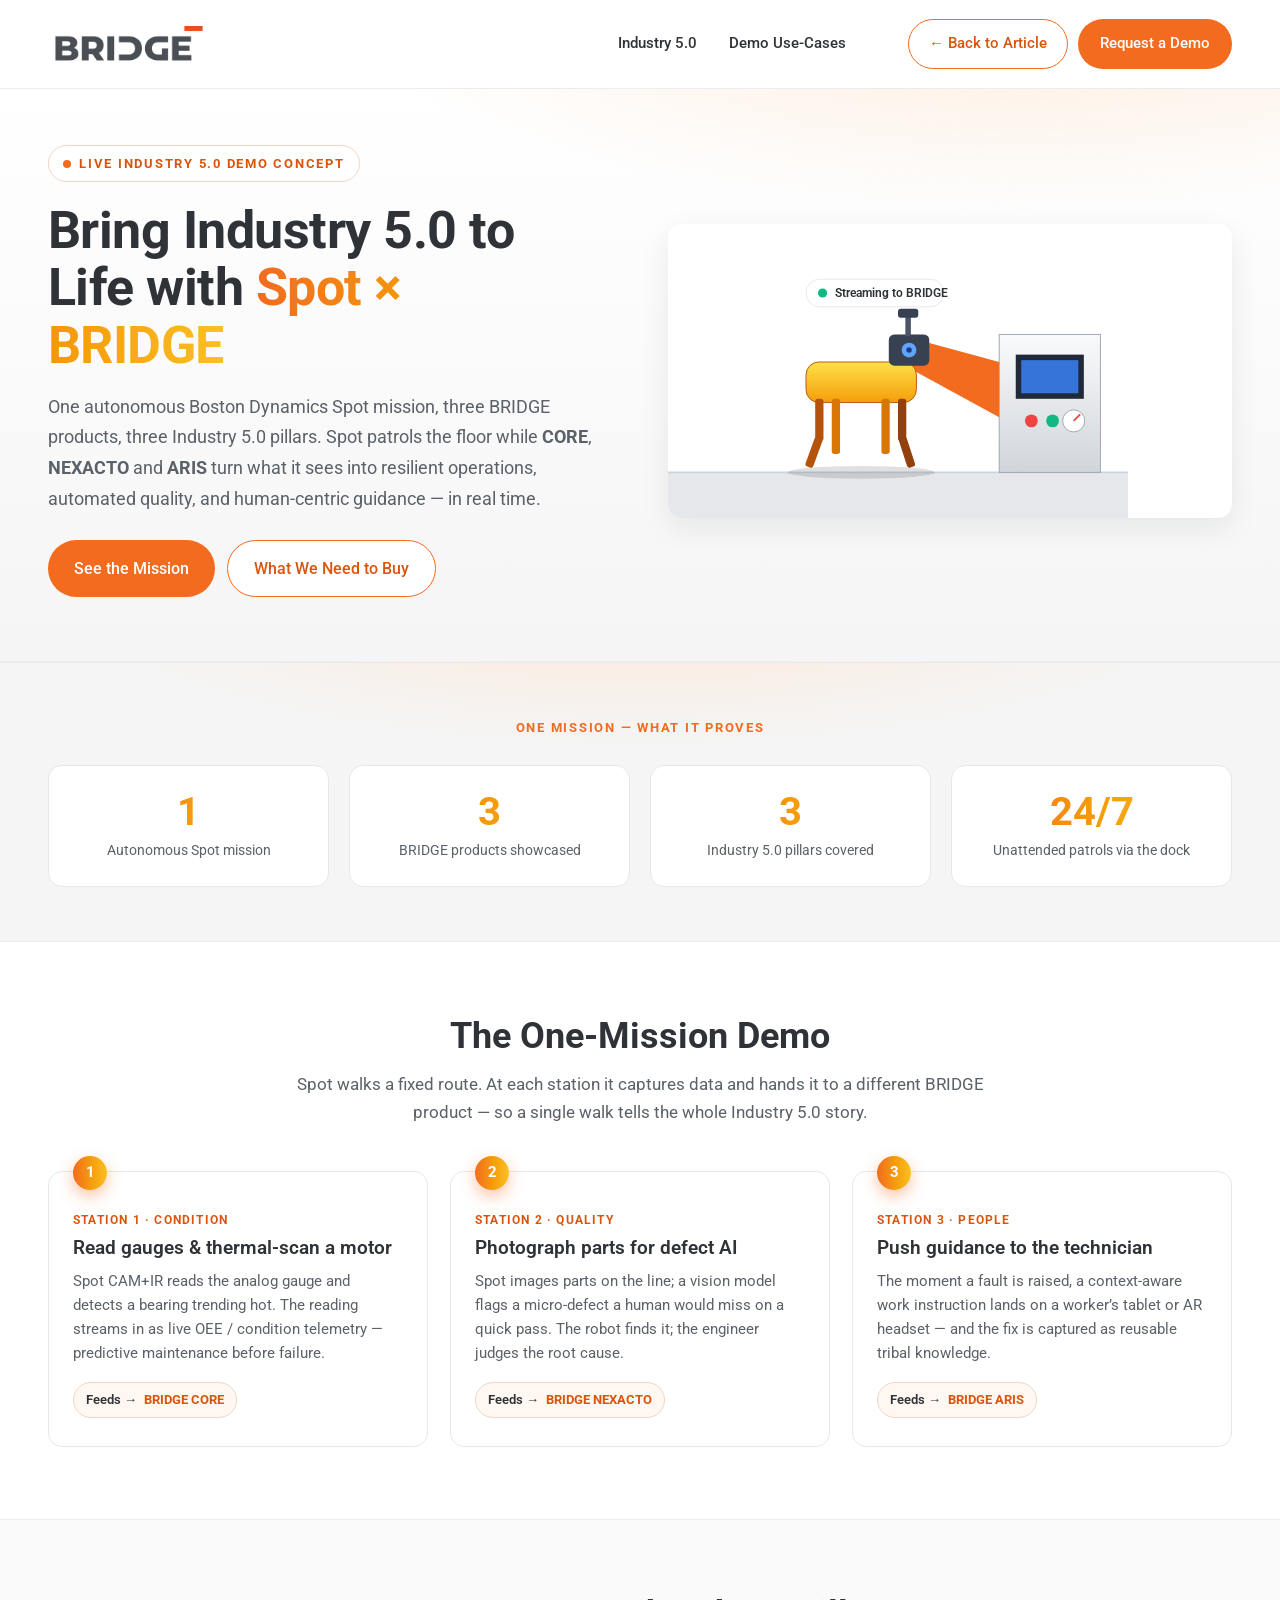
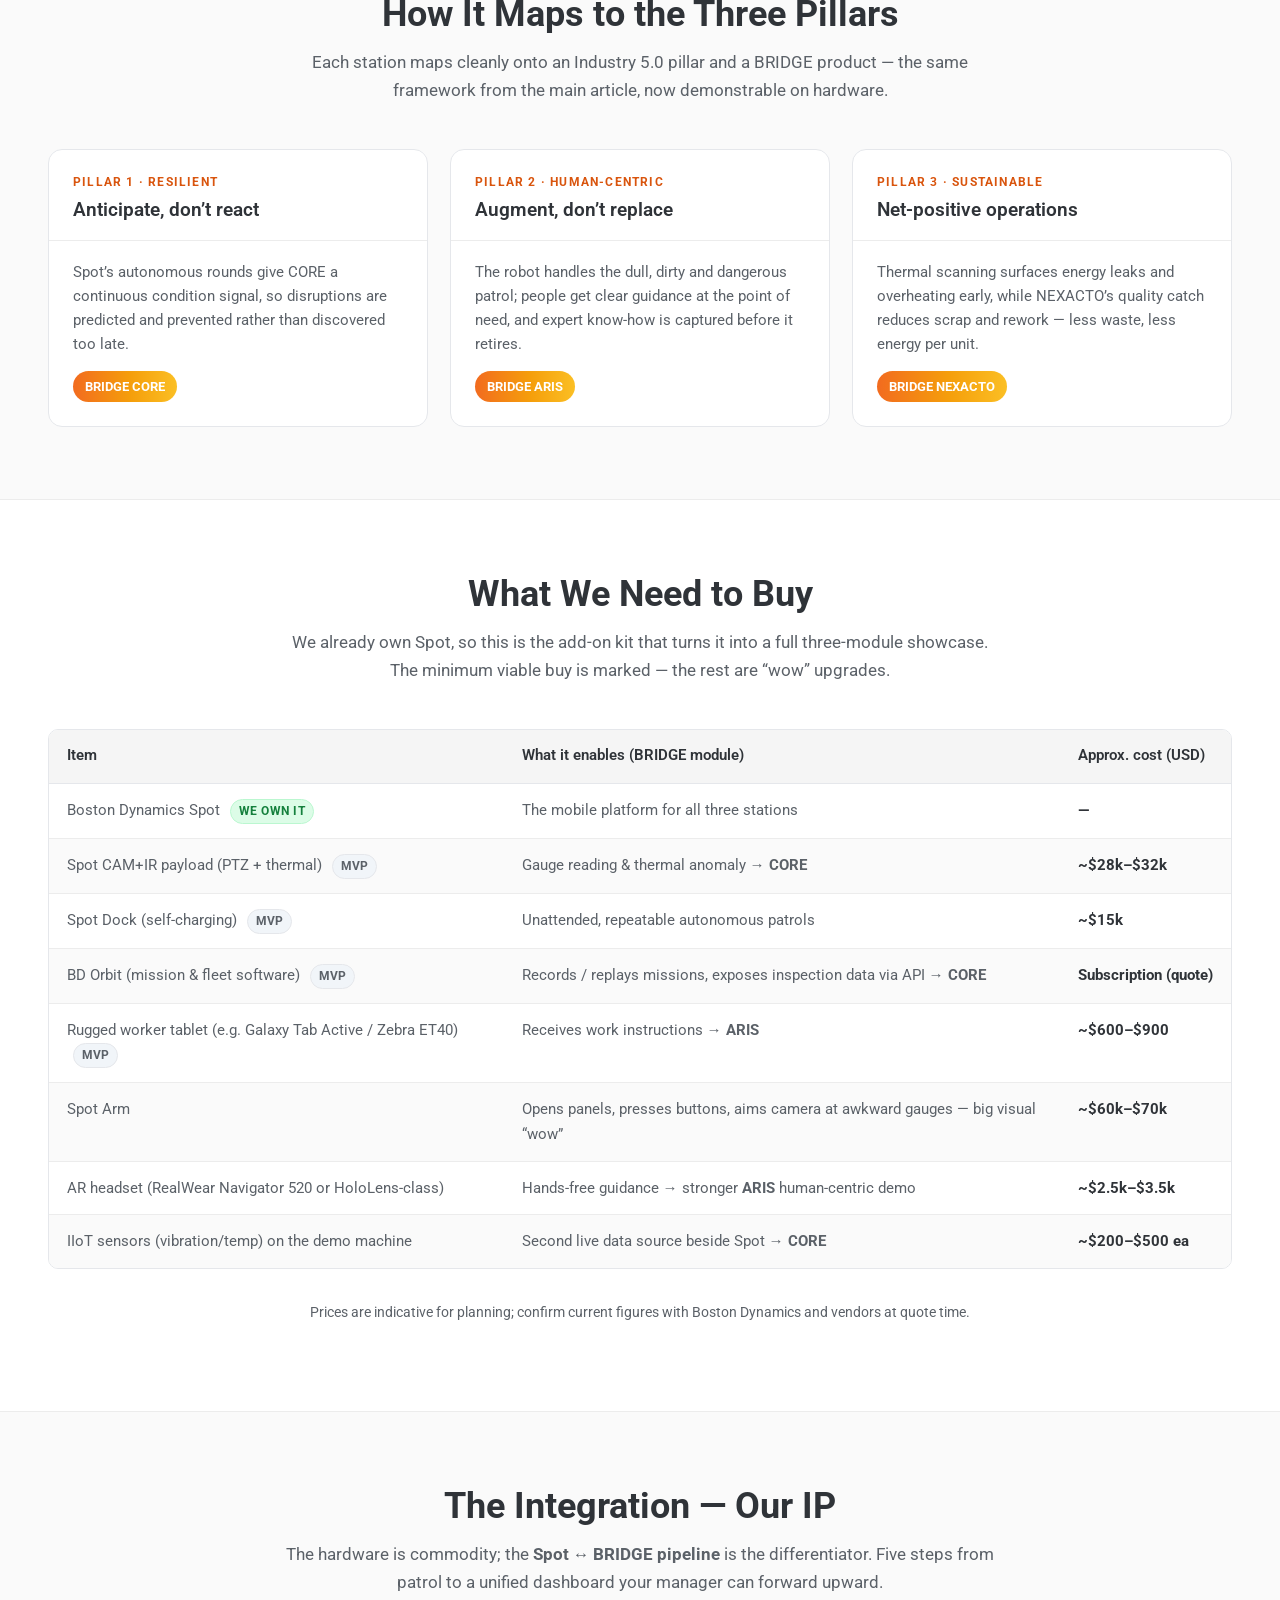
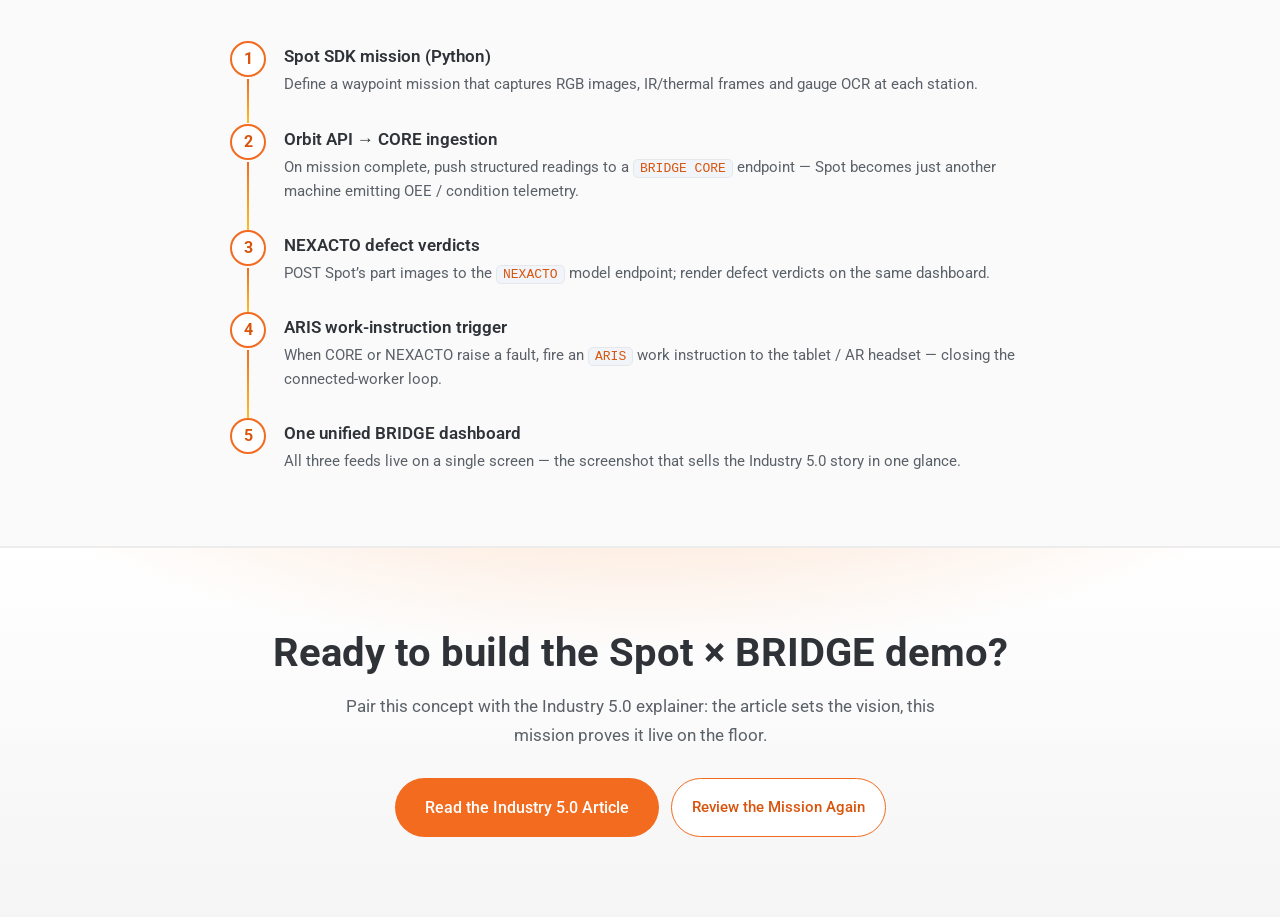
==== demo.html @ e73aa518 "rg gr" ====
<!doctype html>
<html lang="en">
<head>
  <meta charset="utf-8" />
  <meta name="viewport" content="width=device-width, initial-scale=1" />
  <title>Spot × BRIDGE — Industry 5.0 Demo Use-Cases | BRIDGE</title>
  <meta name="description" content="How Boston Dynamics Spot can demonstrate Industry 5.0 across BRIDGE CORE, NEXACTO and ARIS — one autonomous mission, three pillars: resilient, quality-driven, human-centric." />
  <link rel="icon" type="image/png" href="assets/darksvg.png" />
  <link rel="preconnect" href="https://fonts.googleapis.com">
  <link rel="preconnect" href="https://fonts.gstatic.com" crossorigin>
  <link href="https://fonts.googleapis.com/css2?family=Roboto:wght@300;400;500;600;700&family=Roboto+Slab:wght@400;600;700&family=Inter:wght@400;500;600;700&display=swap" rel="stylesheet">
  <link rel="stylesheet" href="styles.css" />
</head>
<body>

<!-- Reading-progress bar -->
<div class="read-progress" id="readProgress" aria-hidden="true"></div>

<!-- ============================================================= HEADER -->
<header class="site-header" id="siteHeader">
  <div class="container header-inner">
    <a class="brand" href="index.html" aria-label="BRIDGE home">
      <img src="assets/darksvg.png" alt="BRIDGE" />
    </a>

    <nav class="main-nav" aria-label="Primary">
      <ul>
        <li><a class="nav-link" href="index.html">Industry 5.0</a></li>
        <li><a class="nav-link" href="demo.html">Demo Use-Cases</a></li>
      </ul>
    </nav>

    <div class="header-cta">
      <a class="btn-secondary" href="index.html">&larr; Back to Article</a>
      <a class="btn-primary" href="#contact">Request a Demo</a>
    </div>

    <button class="hamburger" aria-label="Open menu" aria-expanded="false" id="hamburger">
      <span></span><span></span><span></span>
    </button>
  </div>

  <!-- Mobile drawer -->
  <div class="mobile-drawer" id="mobileDrawer" hidden>
    <ul>
      <li><a href="index.html">Industry 5.0</a></li>
      <li><a href="demo.html">Demo Use-Cases</a></li>
      <li><a class="btn-secondary block" href="index.html">&larr; Back to Article</a></li>
      <li><a class="btn-primary block" href="#contact">Request a Demo</a></li>
    </ul>
  </div>
</header>

<!-- ============================================================= HERO -->
<section class="demo-hero">
  <div class="container">
    <div class="hero-grid">
      <div class="hero-text">
        <span class="demo-eyebrow"><span class="pulse"></span> Live Industry 5.0 Demo Concept</span>
        <h1>Bring Industry 5.0 to Life with <span class="grad">Spot &times; BRIDGE</span></h1>
        <p class="lead">One autonomous Boston Dynamics&nbsp;Spot mission, three BRIDGE products, three Industry&nbsp;5.0 pillars. Spot patrols the floor while <strong>CORE</strong>, <strong>NEXACTO</strong> and <strong>ARIS</strong> turn what it sees into resilient operations, automated quality, and human-centric guidance &mdash; in real time.</p>
        <div class="demo-hero-actions">
          <a class="btn-primary big" href="#mission">See the Mission</a>
          <a class="btn-secondary" href="#shopping">What We Need to Buy</a>
        </div>
      </div>

      <div class="hero-image">
        <!-- Spot dog inline SVG (stylised) on a patrol scanning a machine -->
        <svg class="spot-svg" viewBox="0 0 500 320" xmlns="http://www.w3.org/2000/svg" role="img" aria-label="Boston Dynamics Spot robot scanning a machine on patrol">
          <defs>
            <linearGradient id="spotBody" x1="0" y1="0" x2="0" y2="1">
              <stop offset="0" stop-color="#fde047"/><stop offset="1" stop-color="#f59e0b"/>
            </linearGradient>
            <linearGradient id="mach" x1="0" y1="0" x2="0" y2="1">
              <stop offset="0" stop-color="#f9fafb"/><stop offset="1" stop-color="#d1d5db"/>
            </linearGradient>
          </defs>

          <!-- floor -->
          <rect y="270" width="500" height="50" fill="#e5e7eb"/>
          <line x1="0" y1="270" x2="500" y2="270" stroke="#cbd5e1" stroke-width="2"/>

          <!-- machine being inspected -->
          <rect x="360" y="120" width="110" height="150" fill="url(#mach)" stroke="#9ca3af"/>
          <rect x="378" y="142" width="74" height="48" fill="#1f2937"/>
          <rect x="384" y="148" width="62" height="36" fill="#3b82f6" opacity=".85"/>
          <circle cx="395" cy="214" r="7" fill="#ef4444"/>
          <circle cx="418" cy="214" r="7" fill="#10b981"/>
          <!-- gauge -->
          <circle cx="441" cy="214" r="12" fill="#fff" stroke="#9ca3af"/>
          <line x1="441" y1="214" x2="448" y2="207" stroke="#ef4444" stroke-width="2"/>

          <!-- scan beam from Spot to machine -->
          <polygon class="scan-beam" points="250,120 360,150 360,210 250,150" fill="#F26B1F"/>

          <!-- SPOT robot -->
          <g>
            <!-- body -->
            <rect x="150" y="150" width="120" height="44" rx="14" fill="url(#spotBody)" stroke="#b45309"/>
            <!-- sensor head/payload -->
            <rect x="240" y="120" width="44" height="34" rx="6" fill="#374151"/>
            <circle cx="262" cy="137" r="8" fill="#60a5fa"/>
            <circle cx="262" cy="137" r="3" fill="#1e3a8a"/>
            <!-- Spot CAM mast -->
            <rect x="258" y="100" width="6" height="22" fill="#4b5563"/>
            <rect x="250" y="92" width="22" height="10" rx="3" fill="#374151"/>
            <!-- legs (front + back, animated) -->
            <g class="spot-leg l1" fill="#b45309">
              <rect x="160" y="190" width="9" height="46" rx="3"/>
              <rect x="160" y="232" width="9" height="34" rx="3" transform="rotate(20 164 232)"/>
            </g>
            <g class="spot-leg l2" fill="#92400e">
              <rect x="250" y="190" width="9" height="46" rx="3"/>
              <rect x="250" y="232" width="9" height="34" rx="3" transform="rotate(-18 254 232)"/>
            </g>
            <rect x="178" y="190" width="9" height="60" rx="3" fill="#d97706"/>
            <rect x="232" y="190" width="9" height="60" rx="3" fill="#d97706"/>
            <!-- shadow -->
            <ellipse cx="210" cy="270" rx="80" ry="7" fill="#000" opacity=".12"/>
          </g>

          <!-- floating data chip -->
          <g>
            <rect x="150" y="60" width="150" height="30" rx="15" fill="#fff" stroke="#e5e7eb"/>
            <circle cx="168" cy="75" r="5" fill="#10b981"/>
            <text x="182" y="79" font-family="Roboto, sans-serif" font-size="13" font-weight="600" fill="#2f3338">Streaming to BRIDGE</text>
          </g>
        </svg>
      </div>
    </div>
  </div>
</section>

<!-- ============================================================= STAT STRIP -->
<section class="stats-band">
  <div class="container">
    <p class="eyebrow reveal">One mission &mdash; what it proves</p>
    <div class="stats-grid">
      <div class="stat-card reveal">
        <div class="stat-num" data-count="1">0</div>
        <div class="stat-label">Autonomous Spot mission</div>
      </div>
      <div class="stat-card reveal delay-1">
        <div class="stat-num" data-count="3">0</div>
        <div class="stat-label">BRIDGE products showcased</div>
      </div>
      <div class="stat-card reveal delay-2">
        <div class="stat-num" data-count="3">0</div>
        <div class="stat-label">Industry 5.0 pillars covered</div>
      </div>
      <div class="stat-card reveal delay-3">
        <div class="stat-num">24/7</div>
        <div class="stat-label">Unattended patrols via the dock</div>
      </div>
    </div>
  </div>
</section>

<!-- ============================================================= MISSION FLOW -->
<section class="demo-section" id="mission">
  <div class="container">
    <div class="sec-head reveal">
      <h2>The One-Mission Demo</h2>
      <p>Spot walks a fixed route. At each station it captures data and hands it to a different BRIDGE product &mdash; so a single walk tells the whole Industry&nbsp;5.0 story.</p>
    </div>

    <div class="mission-flow">
      <div class="mission-step reveal">
        <span class="step-num">1</span>
        <div class="station">Station 1 &middot; Condition</div>
        <h3>Read gauges &amp; thermal-scan a motor</h3>
        <p>Spot CAM+IR reads the analog gauge and detects a bearing trending hot. The reading streams in as live OEE / condition telemetry &mdash; predictive maintenance before failure.</p>
        <span class="feeds">Feeds &rarr; <b>BRIDGE CORE</b></span>
      </div>
      <div class="mission-step reveal delay-1">
        <span class="step-num">2</span>
        <div class="station">Station 2 &middot; Quality</div>
        <h3>Photograph parts for defect AI</h3>
        <p>Spot images parts on the line; a vision model flags a micro-defect a human would miss on a quick pass. The robot finds it; the engineer judges the root cause.</p>
        <span class="feeds">Feeds &rarr; <b>BRIDGE NEXACTO</b></span>
      </div>
      <div class="mission-step reveal delay-2">
        <span class="step-num">3</span>
        <div class="station">Station 3 &middot; People</div>
        <h3>Push guidance to the technician</h3>
        <p>The moment a fault is raised, a context-aware work instruction lands on a worker&rsquo;s tablet or AR headset &mdash; and the fix is captured as reusable tribal knowledge.</p>
        <span class="feeds">Feeds &rarr; <b>BRIDGE ARIS</b></span>
      </div>
    </div>
  </div>
</section>

<!-- ============================================================= PILLAR MAPPING -->
<section class="demo-section alt">
  <div class="container">
    <div class="sec-head reveal">
      <h2>How It Maps to the Three Pillars</h2>
      <p>Each station maps cleanly onto an Industry&nbsp;5.0 pillar and a BRIDGE product &mdash; the same framework from the main article, now demonstrable on hardware.</p>
    </div>

    <div class="map-grid">
      <div class="map-card reveal">
        <div class="map-top">
          <div class="map-pillar">Pillar 1 &middot; Resilient</div>
          <h3>Anticipate, don&rsquo;t react</h3>
        </div>
        <div class="map-body">
          <p>Spot&rsquo;s autonomous rounds give CORE a continuous condition signal, so disruptions are predicted and prevented rather than discovered too late.</p>
          <span class="module-tag">BRIDGE CORE</span>
        </div>
      </div>
      <div class="map-card reveal delay-1">
        <div class="map-top">
          <div class="map-pillar">Pillar 2 &middot; Human-Centric</div>
          <h3>Augment, don&rsquo;t replace</h3>
        </div>
        <div class="map-body">
          <p>The robot handles the dull, dirty and dangerous patrol; people get clear guidance at the point of need, and expert know-how is captured before it retires.</p>
          <span class="module-tag">BRIDGE ARIS</span>
        </div>
      </div>
      <div class="map-card reveal delay-2">
        <div class="map-top">
          <div class="map-pillar">Pillar 3 &middot; Sustainable</div>
          <h3>Net-positive operations</h3>
        </div>
        <div class="map-body">
          <p>Thermal scanning surfaces energy leaks and overheating early, while NEXACTO&rsquo;s quality catch reduces scrap and rework &mdash; less waste, less energy per unit.</p>
          <span class="module-tag">BRIDGE NEXACTO</span>
        </div>
      </div>
    </div>
  </div>
</section>

<!-- ============================================================= SHOPPING LIST -->
<section class="demo-section" id="shopping">
  <div class="container">
    <div class="sec-head reveal">
      <h2>What We Need to Buy</h2>
      <p>We already own Spot, so this is the add-on kit that turns it into a full three-module showcase. The minimum viable buy is marked &mdash; the rest are &ldquo;wow&rdquo; upgrades.</p>
    </div>

    <div class="table-wrap reveal">
      <table>
        <thead>
          <tr><th>Item</th><th>What it enables (BRIDGE module)</th><th>Approx. cost (USD)</th></tr>
        </thead>
        <tbody>
          <tr>
            <td>Boston Dynamics Spot <span class="own-it">WE OWN IT</span></td>
            <td>The mobile platform for all three stations</td>
            <td class="cost">&mdash;</td>
          </tr>
          <tr>
            <td>Spot CAM+IR payload (PTZ + thermal) <span class="opt-badge">MVP</span></td>
            <td>Gauge reading &amp; thermal anomaly &rarr; <strong>CORE</strong></td>
            <td class="cost">~$28k&ndash;$32k</td>
          </tr>
          <tr>
            <td>Spot Dock (self-charging) <span class="opt-badge">MVP</span></td>
            <td>Unattended, repeatable autonomous patrols</td>
            <td class="cost">~$15k</td>
          </tr>
          <tr>
            <td>BD Orbit (mission &amp; fleet software) <span class="opt-badge">MVP</span></td>
            <td>Records / replays missions, exposes inspection data via API &rarr; <strong>CORE</strong></td>
            <td class="cost">Subscription (quote)</td>
          </tr>
          <tr>
            <td>Rugged worker tablet (e.g. Galaxy Tab Active / Zebra ET40) <span class="opt-badge">MVP</span></td>
            <td>Receives work instructions &rarr; <strong>ARIS</strong></td>
            <td class="cost">~$600&ndash;$900</td>
          </tr>
          <tr>
            <td>Spot Arm</td>
            <td>Opens panels, presses buttons, aims camera at awkward gauges &mdash; big visual &ldquo;wow&rdquo;</td>
            <td class="cost">~$60k&ndash;$70k</td>
          </tr>
          <tr>
            <td>AR headset (RealWear Navigator 520 or HoloLens-class)</td>
            <td>Hands-free guidance &rarr; stronger <strong>ARIS</strong> human-centric demo</td>
            <td class="cost">~$2.5k&ndash;$3.5k</td>
          </tr>
          <tr>
            <td>IIoT sensors (vibration/temp) on the demo machine</td>
            <td>Second live data source beside Spot &rarr; <strong>CORE</strong></td>
            <td class="cost">~$200&ndash;$500 ea</td>
          </tr>
        </tbody>
      </table>
    </div>
    <p style="text-align:center; color:var(--text); font-size:14px; margin-top:6px;">Prices are indicative for planning; confirm current figures with Boston Dynamics and vendors at quote time.</p>
  </div>
</section>

<!-- ============================================================= INTEGRATION PIPELINE -->
<section class="demo-section alt">
  <div class="container">
    <div class="sec-head reveal">
      <h2>The Integration &mdash; Our IP</h2>
      <p>The hardware is commodity; the <strong>Spot &harr; BRIDGE pipeline</strong> is the differentiator. Five steps from patrol to a unified dashboard your manager can forward upward.</p>
    </div>

    <div class="pipeline">
      <div class="pipe-step reveal">
        <div class="pipe-num">1</div>
        <div class="pipe-body">
          <h3>Spot SDK mission (Python)</h3>
          <p>Define a waypoint mission that captures RGB images, IR/thermal frames and gauge OCR at each station.</p>
        </div>
      </div>
      <div class="pipe-step reveal delay-1">
        <div class="pipe-num">2</div>
        <div class="pipe-body">
          <h3>Orbit API &rarr; CORE ingestion</h3>
          <p>On mission complete, push structured readings to a <code>BRIDGE CORE</code> endpoint &mdash; Spot becomes just another machine emitting OEE / condition telemetry.</p>
        </div>
      </div>
      <div class="pipe-step reveal delay-2">
        <div class="pipe-num">3</div>
        <div class="pipe-body">
          <h3>NEXACTO defect verdicts</h3>
          <p>POST Spot&rsquo;s part images to the <code>NEXACTO</code> model endpoint; render defect verdicts on the same dashboard.</p>
        </div>
      </div>
      <div class="pipe-step reveal delay-3">
        <div class="pipe-num">4</div>
        <div class="pipe-body">
          <h3>ARIS work-instruction trigger</h3>
          <p>When CORE or NEXACTO raise a fault, fire an <code>ARIS</code> work instruction to the tablet / AR headset &mdash; closing the connected-worker loop.</p>
        </div>
      </div>
      <div class="pipe-step reveal">
        <div class="pipe-num">5</div>
        <div class="pipe-body">
          <h3>One unified BRIDGE dashboard</h3>
          <p>All three feeds live on a single screen &mdash; the screenshot that sells the Industry&nbsp;5.0 story in one glance.</p>
        </div>
      </div>
    </div>
  </div>
</section>

<!-- ============================================================= CTA -->
<section class="demo-cta" id="contact">
  <div class="container">
    <h2>Ready to build the Spot &times; BRIDGE demo?</h2>
    <p>Pair this concept with the Industry&nbsp;5.0 explainer: the article sets the vision, this mission proves it live on the floor.</p>
    <div class="actions">
      <a class="btn-primary big" href="index.html">Read the Industry 5.0 Article</a>
      <a class="btn-secondary" href="#mission">Review the Mission Again</a>
    </div>
  </div>
</section>

<!-- Back to top -->
<button class="to-top" id="toTop" type="button" aria-label="Back to top">
  <svg width="22" height="22" viewBox="0 0 24 24" fill="none" stroke="currentColor" stroke-width="2.2" stroke-linecap="round" stroke-linejoin="round"><path d="m18 15-6-6-6 6"/></svg>
</button>

<script src="script.js"></script>
</body>
</html>
---- styles.css ----
/* ============================================================
   BRIDGE — Industry 5.0 article page
   Matches the design tokens from the live site:
     --primary  #6EC1E4    --secondary #54595F
     --text     #7A7A7A    --accent    #61CE70 (green)
     fonts: Roboto (body), Roboto Slab (optional), Funnel Display feel for H1
   ============================================================ */

:root {
  /* Edge Groups palette: white bg, orange accent, grey supports */
  --bg:            #ffffff;
  --bg-hero:       #f5f5f5;          /* light grey */
  --bg-soft:       #fafafa;
  --primary:       #6b7280;          /* mid grey */
  --secondary:     #2f3338;          /* near-black grey for headings */
  --text:          #5b6168;          /* body text grey */
  --text-strong:   #1f2937;
  --accent:        #F26B1F;          /* edge orange */
  --accent-dark:   #d9550e;
  --accent-ink:    #3a1908;
  --border:        #e5e7eb;
  --border-soft:   #ececec;

  --radius-sm: 6px;
  --radius:    10px;
  --radius-lg: 14px;
  --radius-pill: 999px;

  --shadow-sm: 0 1px 2px rgba(15, 23, 42, .04);
  --shadow:    0 10px 30px rgba(15, 23, 42, .08);
  --shadow-lg: 0 20px 50px rgba(15, 23, 42, .12);

  --header-h: 88px;
  --maxw:     1240px;
  --maxw-article: 900px;

  --font-body:    "Roboto", -apple-system, BlinkMacSystemFont, "Segoe UI", Arial, sans-serif;
  --font-head:    "Roboto", -apple-system, BlinkMacSystemFont, "Segoe UI", Arial, sans-serif;
}

* { box-sizing: border-box; }
html, body { margin: 0; padding: 0; }
html { scroll-behavior: smooth; }
body {
  background: var(--bg);
  color: var(--text);
  font-family: var(--font-body);
  font-size: 16px;
  line-height: 1.7;
  font-weight: 400;
  -webkit-font-smoothing: antialiased;
  -moz-osx-font-smoothing: grayscale;
}

img { max-width: 100%; display: block; }
a { color: var(--accent-dark); text-decoration: none; }
a:hover { color: var(--accent); }

h1, h2, h3, h4 {
  color: var(--secondary);
  font-family: var(--font-head);
  font-weight: 600;
  line-height: 1.25;
  margin: 0;
}

.container {
  width: 100%;
  max-width: var(--maxw);
  margin: 0 auto;
  padding: 0 28px;
}

/* ============================================================ HEADER */
.site-header {
  position: sticky;
  top: 0;
  z-index: 50;
  background: rgba(255, 255, 255, .96);
  backdrop-filter: saturate(140%) blur(8px);
  -webkit-backdrop-filter: saturate(140%) blur(8px);
  border-bottom: 1px solid var(--border-soft);
}
.header-inner {
  display: flex;
  align-items: center;
  justify-content: space-between;
  height: var(--header-h);
  gap: 24px;
}
.brand { display: inline-flex; align-items: center; }
.brand img { height: 56px; width: auto; }

.main-nav {
  flex: 1;
  display: flex;
  justify-content: flex-end;
  margin-right: 24px;
}
.main-nav > ul {
  display: flex;
  gap: 4px;
  list-style: none;
  margin: 0;
  padding: 0;
  align-items: center;
}
.main-nav .nav-link {
  display: inline-flex;
  align-items: center;
  gap: 6px;
  padding: 10px 14px;
  border-radius: 6px;
  font-size: 15px;
  font-weight: 500;
  color: var(--secondary);
  background: transparent;
  border: 0;
  cursor: pointer;
  text-decoration: none;
  transition: color .15s ease;
}
.main-nav .nav-link:hover { color: var(--accent); }

.header-cta { display: flex; align-items: center; gap: 10px; }

.btn-primary {
  display: inline-flex;
  align-items: center;
  justify-content: center;
  background: var(--accent);
  color: #ffffff;
  font-weight: 500;
  font-size: 15px;
  padding: 12px 22px;
  border-radius: var(--radius-pill);
  border: 0;
  cursor: pointer;
  text-decoration: none;
  transition: background .15s ease, transform .15s ease, box-shadow .15s ease;
}
.btn-primary:hover {
  background: var(--accent-dark);
  color: #ffffff;
  transform: translateY(-1px);
  box-shadow: 0 6px 18px rgba(242, 107, 31, .35);
}
.btn-primary.big { padding: 16px 30px; font-size: 16px; }
.btn-primary.block { display: block; text-align: center; }

/* Secondary (outlined) button — used for "Show Demo Use-Cases" */
.btn-secondary {
  display: inline-flex;
  align-items: center;
  justify-content: center;
  gap: 8px;
  background: #fff;
  color: var(--accent-dark);
  font-weight: 500;
  font-size: 15px;
  padding: 11px 20px;
  border-radius: var(--radius-pill);
  border: 1.5px solid var(--accent);
  cursor: pointer;
  text-decoration: none;
  transition: background .15s ease, color .15s ease, transform .15s ease, box-shadow .15s ease;
}
.btn-secondary:hover {
  background: #fff7f1;
  color: var(--accent-dark);
  transform: translateY(-1px);
  box-shadow: 0 6px 16px rgba(242, 107, 31, .18);
}
.btn-secondary.block { display: block; text-align: center; margin-top: 8px; }

/* Hamburger / mobile */
.hamburger {
  display: none;
  background: transparent;
  border: 0;
  width: 40px; height: 40px;
  cursor: pointer;
  flex-direction: column;
  justify-content: center;
  gap: 5px;
  padding: 0;
}
.hamburger span {
  display: block;
  width: 22px; height: 2px;
  background: var(--secondary);
  margin: 0 auto;
}
.mobile-drawer {
  border-top: 1px solid var(--border-soft);
  background: #fff;
  padding: 12px 28px 18px;
}
.mobile-drawer ul {
  list-style: none; margin: 0; padding: 0;
  display: flex; flex-direction: column; gap: 4px;
}
.mobile-drawer a {
  display: block;
  padding: 12px 4px;
  color: var(--secondary);
  font-weight: 500;
  border-bottom: 1px solid var(--border-soft);
}
.mobile-drawer a.btn-primary { border: 0; margin-top: 10px; color: #fff; }

/* ============================================================ HERO */
.hero {
  background: var(--bg-hero);
  padding: 28px 0 80px;
}
.breadcrumb {
  display: flex;
  align-items: center;
  flex-wrap: wrap;
  gap: 8px;
  font-size: 14px;
  color: var(--text);
  margin-bottom: 36px;
}
.breadcrumb a { color: var(--text); }
.breadcrumb a:hover { color: var(--accent); }
.breadcrumb .sep { color: var(--text); opacity: .6; }
.breadcrumb span[aria-current] { color: var(--secondary); }

.hero-grid {
  display: grid;
  grid-template-columns: 1fr 1fr;
  gap: 56px;
  align-items: center;
}
.hero-text h1 {
  font-size: clamp(36px, 4.4vw, 56px);
  line-height: 1.1;
  font-weight: 700;
  color: var(--secondary);
  letter-spacing: -.01em;
  margin: 0 0 26px;
}

.author-line {
  display: flex;
  align-items: baseline;
  gap: 8px;
  margin-bottom: 16px;
  flex-wrap: wrap;
}
.written-by {
  color: var(--secondary);
  font-weight: 500;
  font-size: 18px;
}
.author-name {
  color: var(--accent);
  font-weight: 500;
  font-size: 18px;
}

.author-bio {
  font-size: 15.5px;
  line-height: 1.7;
  color: var(--text);
  margin: 0 0 24px;
  max-width: 60ch;
}

.date-pill {
  display: inline-flex;
  align-items: center;
  gap: 8px;
  padding: 8px 16px;
  border: 1px solid #e5d3c2;
  border-radius: var(--radius-pill);
  background: #ffffff;
  color: var(--secondary);
  font-size: 14px;
  font-weight: 500;
}
.date-pill svg { color: var(--accent); }

.hero-image {
  border-radius: var(--radius-lg);
  overflow: hidden;
  box-shadow: var(--shadow);
  background: #fff;
}
.hero-image svg { width: 100%; height: auto; display: block; }

/* ============================================================ ARTICLE */
.article {
  padding: 72px 0 64px;
  background: #fff;
}
.article-container { max-width: var(--maxw-article); }

.article p {
  margin: 0 0 22px;
  color: var(--text);
  font-size: 16.5px;
  line-height: 1.85;
}
.article p strong { color: var(--secondary); font-weight: 600; }
.article a { color: var(--accent-dark); text-decoration: underline; text-underline-offset: 3px; }
.article a:hover { color: var(--accent); }

.article h2 {
  font-size: 32px;
  line-height: 1.25;
  font-weight: 700;
  color: var(--secondary);
  margin: 44px 0 18px;
}
.article h3 {
  font-size: 24px;
  line-height: 1.3;
  font-weight: 600;
  color: var(--secondary);
  margin: 36px 0 14px;
}

.article ul, .article ol {
  margin: 0 0 22px;
  padding-left: 22px;
  color: var(--text);
  font-size: 16.5px;
  line-height: 1.85;
}
.article li { margin-bottom: 8px; }

/* Tables */
.table-wrap {
  overflow-x: auto;
  -webkit-overflow-scrolling: touch;
  margin: 24px 0 32px;
  border: 1px solid var(--border);
  border-radius: var(--radius);
  background: #fff;
}
table {
  width: 100%;
  border-collapse: collapse;
  font-size: 15px;
  min-width: 600px;
}
thead th {
  text-align: left;
  background: #f5f5f5;
  color: var(--secondary);
  font-weight: 600;
  font-size: 14.5px;
  padding: 14px 18px;
  border-bottom: 1px solid var(--border);
}
tbody td {
  padding: 14px 18px;
  border-bottom: 1px solid var(--border-soft);
  color: var(--text);
  vertical-align: top;
  font-size: 15px;
  line-height: 1.65;
}
tbody tr:last-child td { border-bottom: 0; }
tbody tr:nth-child(even) td { background: #fafafa; }

/* Learn more link */
.learn-more-link {
  margin-top: 28px;
  font-weight: 500;
  font-size: 17px;
}
.learn-more-link a {
  color: var(--accent);
  text-decoration: none;
}

/* Prev / Next post navigation */
.post-nav {
  display: flex;
  justify-content: space-between;
  gap: 16px;
  margin: 48px 0 32px;
  padding: 24px 0;
  border-top: 1px solid var(--border-soft);
  border-bottom: 1px solid var(--border-soft);
}
.post-nav a {
  display: inline-flex;
  align-items: center;
  gap: 10px;
  color: var(--secondary);
  text-decoration: none;
  transition: color .15s ease;
}
.post-nav a:hover { color: var(--accent); }
.post-nav-arrow { font-size: 22px; line-height: 1; }
.post-nav-label { display: block; font-size: 12px; text-transform: uppercase; letter-spacing: .08em; color: var(--text); }
.post-nav-title { display: block; font-weight: 600; font-size: 15px; }
.post-nav-next { text-align: right; }

/* Share block */
.share-block { margin: 32px 0 8px; }
.share-block h4 {
  font-size: 16px;
  font-weight: 600;
  color: var(--secondary);
  margin: 0 0 12px;
}
.share-icons { display: flex; gap: 10px; }
.share-icons a {
  width: 40px; height: 40px;
  display: inline-flex; align-items: center; justify-content: center;
  background: #f3f4f6;
  color: var(--secondary);
  border-radius: 50%;
  transition: background .15s ease, color .15s ease, transform .15s ease;
}
.share-icons a:hover {
  background: var(--accent);
  color: #fff;
  transform: translateY(-2px);
}

/* ============================================================ RELATED */
.related {
  background: var(--bg-soft);
  padding: 72px 0;
  border-top: 1px solid var(--border-soft);
}
.related h2 {
  font-size: 30px;
  font-weight: 700;
  color: var(--secondary);
  margin: 0 0 28px;
  text-align: center;
}
.related-grid {
  display: grid;
  grid-template-columns: repeat(3, 1fr);
  gap: 24px;
}
.related-card {
  background: #fff;
  border: 1px solid var(--border-soft);
  border-radius: var(--radius);
  overflow: hidden;
  color: var(--secondary);
  transition: transform .2s ease, box-shadow .2s ease, border-color .2s ease;
  display: flex; flex-direction: column;
}
.related-card:hover {
  transform: translateY(-3px);
  box-shadow: var(--shadow);
  border-color: #e5d3c2;
  text-decoration: none;
}
.related-thumb {
  height: 170px;
  background: linear-gradient(135deg, #fbcfae, #f59a66);
  position: relative;
}
.related-thumb::after {
  content: attr(data-tag);
  position: absolute;
  inset: 0;
  display: flex; align-items: center; justify-content: center;
  font-weight: 700;
  font-size: 42px;
  color: #fff;
  letter-spacing: .05em;
  text-shadow: 0 2px 8px rgba(15, 23, 42, .2);
}
.related-body { padding: 22px 22px 26px; }
.related-card h3 {
  font-size: 18px;
  margin: 0 0 12px;
  line-height: 1.35;
  color: var(--secondary);
  font-weight: 600;
}
.read-more {
  color: var(--accent);
  font-weight: 500;
  font-size: 14px;
}

/* ============================================================ CTA */
.cta {
  background:
    radial-gradient(1200px 400px at 50% -50%, #fbd9c0 0%, transparent 70%),
    linear-gradient(180deg, #ffffff 0%, var(--bg-hero) 100%);
  padding: 88px 0;
  text-align: center;
  border-top: 1px solid var(--border-soft);
}
.cta-inner { max-width: 760px; margin: 0 auto; }
.cta h2 {
  font-size: clamp(30px, 3.6vw, 42px);
  line-height: 1.2;
  font-weight: 700;
  color: var(--secondary);
  margin: 0 0 16px;
}
.cta p {
  font-size: 17px;
  color: var(--text);
  margin: 0 0 28px;
  line-height: 1.7;
}
.cta-sub {
  font-size: 14.5px;
  color: var(--text);
  margin-top: 22px;
}

/* ============================================================ FOOTER */
.site-footer {
  background: #1a2332;
  color: #b8c1cc;
  padding: 72px 0 28px;
}
.site-footer h4 {
  color: #ffffff;
  font-size: 16px;
  margin: 0 0 18px;
  font-weight: 600;
}
.site-footer ul { list-style: none; margin: 0; padding: 0; }
.site-footer li { margin-bottom: 12px; }
.site-footer a { color: #b8c1cc; font-size: 15px; }
.site-footer a:hover { color: var(--accent); }

.footer-grid {
  display: grid;
  grid-template-columns: 2fr 1fr 1fr;
  gap: 56px;
  margin-bottom: 40px;
}
.footer-brand img {
  height: 38px;
  width: auto;
  margin-bottom: 18px;
  filter: brightness(0) invert(1);
}
.footer-brand p {
  color: #94a3b8;
  font-size: 14.5px;
  line-height: 1.7;
  margin: 0 0 18px;
  max-width: 52ch;
}
.footer-social {
  display: inline-flex;
  align-items: center;
  gap: 8px;
  color: #b8c1cc;
}
.footer-social:hover { color: var(--accent); }
.footer-social svg { color: inherit; }

.footer-bottom {
  display: flex;
  justify-content: space-between;
  align-items: center;
  border-top: 1px solid #2b3645;
  padding-top: 22px;
  font-size: 13.5px;
  color: #8b95a3;
}
.footer-bottom a { color: #8b95a3; font-size: 13.5px; }
.footer-bottom a:hover { color: var(--accent); }

/* ============================================================ RESPONSIVE */

/* ---------- Tablet (≤ 1024px) ---------- */
@media (max-width: 1024px) {
  :root {
    --header-h: 72px;
    --maxw-article: 100%;
  }
  .container { padding: 0 24px; }
  .hero { padding: 24px 0 64px; }
  .hero-grid {
    grid-template-columns: 1fr;
    gap: 36px;
  }
  .hero-text h1 { font-size: clamp(32px, 5vw, 44px); }
  .hero-image { max-width: 640px; margin: 0 auto; width: 100%; }
  .article { padding: 56px 0 48px; }
  .article h2 { font-size: 28px; margin-top: 40px; }
}

/* ---------- Small tablet / large phone (≤ 768px) ---------- */
@media (max-width: 768px) {
  :root { --header-h: 64px; }
  body { font-size: 15.5px; line-height: 1.65; }
  .container { padding: 0 20px; }

  /* Header */
  .main-nav { display: none; }
  .hamburger { display: flex; }
  .brand img { height: 46px; }
  .header-cta .btn-secondary { display: none; }   /* lives in the drawer on mobile */
  .header-cta .btn-primary {
    padding: 9px 14px;
    font-size: 13.5px;
  }
  .header-inner { gap: 12px; }

  /* Hero */
  .hero { padding: 24px 0 48px; }
  .hero-grid { gap: 28px; }
  .hero-text h1 {
    font-size: clamp(28px, 7vw, 36px);
    line-height: 1.15;
    margin-bottom: 20px;
    letter-spacing: -.005em;
  }
  .author-line { gap: 6px; margin-bottom: 12px; }
  .written-by, .author-name { font-size: 16px; }
  .author-bio {
    font-size: 14.5px;
    line-height: 1.65;
    margin-bottom: 18px;
  }
  .date-pill {
    padding: 7px 14px;
    font-size: 13px;
  }

  /* Article */
  .article { padding: 40px 0 48px; }
  .article p,
  .article ul,
  .article ol {
    font-size: 15.5px;
    line-height: 1.75;
    margin-bottom: 18px;
  }
  .article h2 {
    font-size: 24px;
    line-height: 1.3;
    margin: 32px 0 14px;
  }
  .article h3 {
    font-size: 20px;
    line-height: 1.35;
    margin: 28px 0 12px;
  }

  /* Tables — horizontal scroll with subtle edge hint */
  .table-wrap {
    margin: 18px -20px 26px;
    border-left: 0;
    border-right: 0;
    border-radius: 0;
    position: relative;
  }
  .table-wrap::after {
    content: "";
    position: absolute;
    top: 0; right: 0; bottom: 0;
    width: 24px;
    background: linear-gradient(90deg, transparent, rgba(255,255,255,.95));
    pointer-events: none;
  }
  table { font-size: 14px; min-width: 520px; }
  thead th { padding: 12px 14px; font-size: 13px; }
  tbody td { padding: 12px 14px; font-size: 14px; }
}

/* ---------- Phone (≤ 560px) ---------- */
@media (max-width: 560px) {
  .container { padding: 0 18px; }

  .hero { padding: 20px 0 40px; }
  .hero-text h1 {
    font-size: clamp(26px, 8vw, 32px);
  }
  .author-bio { font-size: 14px; }

  .article { padding: 32px 0 40px; }
  .article p,
  .article ul,
  .article ol {
    font-size: 15px;
  }
  .article h2 { font-size: 22px; }
  .article h3 { font-size: 18.5px; }
  .article ul, .article ol { padding-left: 20px; }

  .table-wrap {
    margin-left: -18px;
    margin-right: -18px;
  }
}

/* ---------- Small phone (≤ 380px) ---------- */
@media (max-width: 380px) {
  .header-cta .btn-primary {
    padding: 8px 12px;
    font-size: 12.5px;
  }
  .brand img { height: 40px; }
  .hero-text h1 { font-size: 24px; }
  .written-by, .author-name { font-size: 15px; }
}

/* ---------- Landscape phone tweak ---------- */
@media (max-width: 900px) and (orientation: landscape) and (max-height: 500px) {
  .hero { padding: 16px 0 32px; }
  .hero-grid { gap: 24px; }
}

/* ---------- Animated hamburger ---------- */
.hamburger.is-open span:nth-child(1) {
  transform: translateY(7px) rotate(45deg);
}
.hamburger.is-open span:nth-child(2) {
  opacity: 0;
}
.hamburger.is-open span:nth-child(3) {
  transform: translateY(-7px) rotate(-45deg);
}
.hamburger span {
  transition: transform .25s ease, opacity .2s ease;
  transform-origin: center;
}

/* Prevent body scroll behind open drawer */
body.menu-open { overflow: hidden; }

/* Focus visibility */
:focus-visible {
  outline: 2px solid var(--accent);
  outline-offset: 2px;
  border-radius: 6px;
}

/* ============================================================
   INTERACTIVE ENHANCEMENTS  (Industry 5.0 — Analogous + Minimal)
   Analogous accent ramp built from the existing edge orange.
   ============================================================ */
:root {
  --amber:  #F59E0B;   /* analogous: warm amber  */
  --gold:   #FBBF24;   /* analogous: gold        */
  --coral:  #FB7185;   /* analogous: soft coral  */
  --accent-grad: linear-gradient(90deg, var(--accent), var(--amber) 55%, var(--gold));
}

/* ---------- Scroll reading-progress bar ---------- */
.read-progress {
  position: fixed;
  top: 0; left: 0;
  height: 3px;
  width: 0%;
  background: var(--accent-grad);
  z-index: 120;
  border-radius: 0 3px 3px 0;
  box-shadow: 0 0 10px rgba(242, 107, 31, .45);
  transition: width .08s linear;
}

/* ---------- Reveal-on-scroll ---------- */
.reveal {
  opacity: 0;
  transform: translateY(26px);
  transition: opacity .7s cubic-bezier(.16,.84,.34,1),
              transform .7s cubic-bezier(.16,.84,.34,1);
  will-change: opacity, transform;
}
.reveal.is-in { opacity: 1; transform: none; }
.reveal.delay-1 { transition-delay: .08s; }
.reveal.delay-2 { transition-delay: .16s; }
.reveal.delay-3 { transition-delay: .24s; }
@media (prefers-reduced-motion: reduce) {
  .reveal { opacity: 1; transform: none; transition: none; }
}

/* ---------- Animated hero scene ---------- */
.hero-image { position: relative; }
.hero-scene .conveyor-belt {
  stroke: #92400e;
  stroke-width: 4;
  stroke-dasharray: 16 10;
  animation: beltMove 1.1s linear infinite;
}
@keyframes beltMove { to { stroke-dashoffset: -26; } }

.hero-scene .spark {
  transform-origin: center;
  animation: blink 1.6s ease-in-out infinite;
}
.hero-scene .spark.s2 { animation-delay: .5s; }
.hero-scene .spark.s3 { animation-delay: 1s; }
@keyframes blink {
  0%, 100% { opacity: .35; }
  50%      { opacity: 1; }
}

.hero-scene .screen-glow {
  animation: screenPulse 3s ease-in-out infinite;
  transform-origin: center;
}
@keyframes screenPulse {
  0%, 100% { opacity: .85; }
  50%      { opacity: .45; }
}

.hero-scene .worker { animation: sway 4.5s ease-in-out infinite; transform-origin: 306px 460px; }
@keyframes sway { 0%,100% { transform: rotate(0deg); } 50% { transform: rotate(.6deg); } }

@media (prefers-reduced-motion: reduce) {
  .hero-scene .conveyor-belt,
  .hero-scene .spark,
  .hero-scene .screen-glow,
  .hero-scene .worker { animation: none; }
}

/* floating chips over the hero image */
.hero-chip {
  position: absolute;
  display: inline-flex;
  align-items: center;
  gap: 7px;
  padding: 7px 13px;
  background: rgba(255,255,255,.92);
  backdrop-filter: blur(6px);
  border: 1px solid var(--border);
  border-radius: var(--radius-pill);
  font-size: 13px;
  font-weight: 600;
  color: var(--secondary);
  box-shadow: var(--shadow-sm);
  animation: floatChip 4s ease-in-out infinite;
}
.hero-chip .dot {
  width: 8px; height: 8px; border-radius: 50%;
  background: var(--accent);
  box-shadow: 0 0 0 4px rgba(242,107,31,.16);
}
.hero-chip.c1 { top: 14px; left: 14px; }
.hero-chip.c2 { top: 50%; right: 14px; animation-delay: .9s; }
.hero-chip.c2 .dot { background: var(--accent2, #10b981); box-shadow: 0 0 0 4px rgba(16,185,129,.16); }
.hero-chip.c3 { bottom: 16px; left: 18px; animation-delay: 1.8s; }
.hero-chip.c3 .dot { background: #3b82f6; box-shadow: 0 0 0 4px rgba(59,130,246,.16); }
@keyframes floatChip { 0%,100% { transform: translateY(0); } 50% { transform: translateY(-7px); } }
@media (prefers-reduced-motion: reduce) { .hero-chip { animation: none; } }
@media (max-width: 560px) { .hero-chip { display: none; } }

/* ---------- Stats band ---------- */
.stats-band {
  background:
    radial-gradient(900px 280px at 50% -40%, #fde4cf 0%, transparent 70%),
    var(--bg-hero);
  border-top: 1px solid var(--border-soft);
  border-bottom: 1px solid var(--border-soft);
  padding: 54px 0;
}
.stats-band .eyebrow {
  text-align: center;
  text-transform: uppercase;
  letter-spacing: .14em;
  font-size: 12.5px;
  font-weight: 700;
  color: var(--accent);
  margin: 0 0 26px;
}
.stats-grid {
  display: grid;
  grid-template-columns: repeat(4, 1fr);
  gap: 20px;
}
.stat-card {
  background: #fff;
  border: 1px solid var(--border);
  border-radius: var(--radius-lg);
  padding: 26px 22px;
  text-align: center;
  transition: transform .25s ease, box-shadow .25s ease, border-color .25s ease;
}
.stat-card:hover {
  transform: translateY(-4px);
  box-shadow: var(--shadow);
  border-color: #e5d3c2;
}
.stat-ico {
  width: 46px; height: 46px;
  margin: 0 auto 14px;
  display: flex; align-items: center; justify-content: center;
  border-radius: 12px;
  background: linear-gradient(135deg, #fff1e6, #ffe0c7);
  color: var(--accent-dark);
}
.stat-num {
  font-size: clamp(30px, 3.4vw, 40px);
  font-weight: 700;
  line-height: 1;
  color: var(--secondary);
  background: var(--accent-grad);
  -webkit-background-clip: text;
  background-clip: text;
  -webkit-text-fill-color: transparent;
}
.stat-label {
  margin-top: 8px;
  font-size: 14px;
  color: var(--text);
  line-height: 1.45;
}

/* ---------- Lottie feature row ---------- */
.lottie-row {
  background: #fff;
  padding: 64px 0 8px;
}
.lottie-head { text-align: center; max-width: 680px; margin: 0 auto 40px; }
.lottie-head h2 {
  font-size: clamp(26px, 3.2vw, 34px);
  font-weight: 700;
  color: var(--secondary);
  margin: 0 0 10px;
}
.lottie-head p { color: var(--text); font-size: 16px; margin: 0; }
.lottie-grid {
  display: grid;
  grid-template-columns: repeat(3, 1fr);
  gap: 24px;
}
.lottie-card {
  border: 1px solid var(--border);
  border-radius: var(--radius-lg);
  background: var(--bg-soft);
  padding: 18px 22px 26px;
  text-align: center;
  transition: transform .25s ease, box-shadow .25s ease, border-color .25s ease;
}
.lottie-card:hover {
  transform: translateY(-5px);
  box-shadow: var(--shadow);
  border-color: #e5d3c2;
  background: #fff;
}
.lottie-card .player-wrap {
  height: 180px;
  display: flex; align-items: center; justify-content: center;
  margin-bottom: 8px;
}
.anim-svg { width: 180px; height: 100%; max-height: 180px; }

/* Cobot arm — gentle pick-and-place motion */
.anim-cobot .cobot-upper { transform-origin: 100px 120px; animation: armSwing 3.4s ease-in-out infinite; }
.anim-cobot .cobot-fore  { transform-origin: 100px 74px;  animation: foreSwing 3.4s ease-in-out infinite; }
@keyframes armSwing  { 0%,100% { transform: rotate(-10deg); } 50% { transform: rotate(14deg); } }
@keyframes foreSwing { 0%,100% { transform: rotate(12deg);  } 50% { transform: rotate(-18deg); } }

/* AI network — staggered node pulse */
.anim-ai .node { transform-origin: center; animation: nodePulse 1.8s ease-in-out infinite; }
.anim-ai .n2 { animation-delay: .15s; } .anim-ai .n3 { animation-delay: .3s; }
.anim-ai .n4 { animation-delay: .45s; } .anim-ai .n5 { animation-delay: .6s; }
.anim-ai .n6 { animation-delay: .75s; } .anim-ai .n7 { animation-delay: .9s; }
@keyframes nodePulse {
  0%,100% { transform: scale(1); opacity: .75; }
  50%     { transform: scale(1.35); opacity: 1; }
}

/* Leaf — sequential grow */
.anim-leaf .leaf { transform-origin: 100px 110px; opacity: 0; animation: leafGrow 4s ease-in-out infinite; }
.anim-leaf .l1 { animation-delay: .2s; }
.anim-leaf .l2 { animation-delay: .8s; transform-origin: 100px 92px; }
.anim-leaf .l3 { animation-delay: 1.4s; transform-origin: 100px 74px; }
.anim-leaf .seed { animation: seedPulse 4s ease-in-out infinite; transform-origin: center; }
@keyframes leafGrow {
  0%       { opacity: 0; transform: scale(.2) rotate(-8deg); }
  25%, 80% { opacity: 1; transform: scale(1) rotate(0); }
  100%     { opacity: 1; transform: scale(1); }
}
@keyframes seedPulse { 0%,100% { opacity: .6; } 50% { opacity: 1; } }

@media (prefers-reduced-motion: reduce) {
  .anim-cobot .cobot-upper, .anim-cobot .cobot-fore,
  .anim-ai .node, .anim-leaf .leaf, .anim-leaf .seed { animation: none; }
  .anim-leaf .leaf { opacity: 1; }
}
.lottie-card h3 { font-size: 18px; color: var(--secondary); margin: 0 0 8px; font-weight: 600; }
.lottie-card p { font-size: 14.5px; color: var(--text); margin: 0; line-height: 1.6; }

/* ---------- Interactive revolution timeline ---------- */
.timeline-section {
  background: var(--bg-soft);
  border-top: 1px solid var(--border-soft);
  padding: 72px 0;
}
.timeline-section .sec-head { text-align: center; max-width: 700px; margin: 0 auto 44px; }
.timeline-section .sec-head h2 {
  font-size: clamp(26px, 3.2vw, 34px);
  font-weight: 700; color: var(--secondary); margin: 0 0 10px;
}
.timeline-section .sec-head p { color: var(--text); margin: 0; font-size: 16px; }

.tl-track {
  display: flex;
  gap: 0;
  position: relative;
  margin-bottom: 34px;
}
.tl-track::before {
  content: "";
  position: absolute;
  left: 4%; right: 4%; top: 26px;
  height: 3px;
  background: linear-gradient(90deg, var(--border), var(--accent) 60%, var(--gold));
  border-radius: 3px;
  z-index: 0;
}
.tl-item {
  position: relative;
  z-index: 1;
  flex: 1;
  background: none;
  border: 0;
  cursor: pointer;
  text-align: center;
  padding: 0 6px;
  font-family: inherit;
}
.tl-dot {
  width: 54px; height: 54px;
  margin: 0 auto 12px;
  border-radius: 50%;
  background: #fff;
  border: 3px solid var(--border);
  display: flex; align-items: center; justify-content: center;
  font-weight: 700;
  font-size: 17px;
  color: var(--text);
  transition: transform .2s ease, border-color .2s ease, color .2s ease, box-shadow .2s ease, background .2s ease;
}
.tl-item:hover .tl-dot { border-color: var(--amber); color: var(--accent-dark); }
.tl-item.is-active .tl-dot {
  background: var(--accent-grad);
  border-color: transparent;
  color: #fff;
  transform: scale(1.12);
  box-shadow: 0 8px 20px rgba(242,107,31,.4);
}
.tl-era { font-size: 13px; font-weight: 600; color: var(--secondary); }
.tl-years { font-size: 12px; color: var(--text); }
.tl-item.is-active .tl-era { color: var(--accent-dark); }

.tl-detail {
  background: #fff;
  border: 1px solid var(--border);
  border-left: 4px solid var(--accent);
  border-radius: var(--radius-lg);
  padding: 28px 30px;
  box-shadow: var(--shadow-sm);
}
.tl-detail.flash { animation: tlFlash .45s ease; }
@keyframes tlFlash {
  0% { opacity: .3; transform: translateY(8px); }
  100% { opacity: 1; transform: none; }
}
.tl-d-head { display: flex; align-items: baseline; gap: 12px; flex-wrap: wrap; margin-bottom: 12px; }
.tl-d-era { font-size: 22px; font-weight: 700; color: var(--secondary); }
.tl-d-years {
  font-size: 13px; font-weight: 600; color: var(--accent-dark);
  background: #fff1e6; padding: 4px 12px; border-radius: var(--radius-pill);
}
.tl-d-title { font-size: 16px; font-weight: 600; color: var(--accent-dark); margin: 0 0 6px; }
.tl-d-body { font-size: 15.5px; color: var(--text); line-height: 1.75; margin: 0; }

/* ---------- Pillar cards (human / resilient / sustainable) ---------- */
.pillars {
  display: grid;
  grid-template-columns: repeat(3, 1fr);
  gap: 22px;
  margin: 10px 0 34px;
}
.pillar {
  border: 1px solid var(--border);
  border-radius: var(--radius-lg);
  padding: 26px 24px;
  background: #fff;
  transition: transform .25s ease, box-shadow .25s ease, border-color .25s ease;
}
.pillar:hover { transform: translateY(-4px); box-shadow: var(--shadow); border-color: #e5d3c2; }
.pillar .p-ico {
  width: 48px; height: 48px; border-radius: 12px;
  display: flex; align-items: center; justify-content: center;
  background: linear-gradient(135deg, #fff1e6, #ffe0c7);
  color: var(--accent-dark); margin-bottom: 14px;
}
.pillar h3 { font-size: 19px; color: var(--secondary); margin: 0 0 8px; }
.pillar p { font-size: 14.5px; color: var(--text); margin: 0; line-height: 1.65; }

/* ---------- Sticky TOC ---------- */
.article-layout { display: block; }
.toc {
  position: sticky;
  top: calc(var(--header-h) + 16px);
}
.toc h4 {
  font-size: 12px; text-transform: uppercase; letter-spacing: .12em;
  color: var(--text); margin: 0 0 12px; font-weight: 700;
}
.toc ul { list-style: none; margin: 0; padding: 0; }
.toc li { margin: 0; }
.toc a {
  display: block;
  padding: 6px 12px;
  font-size: 13.5px;
  color: var(--text);
  border-left: 2px solid var(--border);
  text-decoration: none;
  line-height: 1.4;
  transition: color .15s ease, border-color .15s ease, background .15s ease;
}
.toc a:hover { color: var(--accent-dark); background: #fff7f1; }
.toc a.is-active {
  color: var(--accent-dark);
  border-left-color: var(--accent);
  font-weight: 600;
  background: #fff7f1;
}

@media (min-width: 1100px) {
  .article-layout {
    display: grid;
    grid-template-columns: 240px minmax(0, var(--maxw-article));
    gap: 48px;
    align-items: start;
    max-width: calc(var(--maxw-article) + 288px);
    margin: 0 auto;
    padding: 0 28px;
  }
  .article-layout .article-container { padding: 0; max-width: none; }
  .toc-wrap { display: block; }
}
.toc-wrap { display: none; }

/* ---------- Back to top ---------- */
.to-top {
  position: fixed;
  right: 22px; bottom: 22px;
  width: 48px; height: 48px;
  border-radius: 50%;
  border: 0;
  background: var(--accent-grad);
  color: #fff;
  cursor: pointer;
  display: flex; align-items: center; justify-content: center;
  box-shadow: 0 8px 22px rgba(242,107,31,.4);
  opacity: 0;
  visibility: hidden;
  transform: translateY(12px);
  transition: opacity .25s ease, transform .25s ease, visibility .25s;
  z-index: 110;
}
.to-top.is-visible { opacity: 1; visibility: visible; transform: none; }
.to-top:hover { transform: translateY(-3px); }

/* ---------- Responsive for new sections ---------- */
@media (max-width: 900px) {
  .stats-grid { grid-template-columns: repeat(2, 1fr); }
  .lottie-grid { grid-template-columns: 1fr; }
  .pillars { grid-template-columns: 1fr; }
}
@media (max-width: 768px) {
  .tl-track { flex-wrap: wrap; gap: 14px 0; }
  .tl-track::before { display: none; }
  .tl-item { flex: 0 0 33.33%; }
  .tl-dot { width: 46px; height: 46px; font-size: 15px; }
  .tl-detail { padding: 22px 20px; }
  .stats-band, .timeline-section { padding: 48px 0; }
}
@media (max-width: 480px) {
  .stats-grid { grid-template-columns: 1fr; }
  .tl-item { flex: 0 0 50%; }
}

/* ============================================================
   DEMO USE-CASES PAGE  (demo.html)
   ============================================================ */

/* ---------- Demo hero ---------- */
.demo-hero {
  position: relative;
  background:
    radial-gradient(1100px 420px at 80% -30%, #fde4cf 0%, transparent 70%),
    linear-gradient(180deg, #ffffff 0%, var(--bg-hero) 100%);
  padding: 56px 0 64px;
  border-bottom: 1px solid var(--border-soft);
  overflow: hidden;
}
.demo-hero .container { position: relative; z-index: 1; }
.demo-eyebrow {
  display: inline-flex; align-items: center; gap: 8px;
  text-transform: uppercase; letter-spacing: .14em;
  font-size: 12.5px; font-weight: 700; color: var(--accent-dark);
  background: #fff; border: 1px solid #f0d6c4;
  padding: 7px 14px; border-radius: var(--radius-pill);
  margin-bottom: 20px;
}
.demo-eyebrow .pulse {
  width: 8px; height: 8px; border-radius: 50%; background: var(--accent);
  box-shadow: 0 0 0 0 rgba(242,107,31,.5); animation: pulseDot 1.8s ease-out infinite;
}
@keyframes pulseDot {
  0% { box-shadow: 0 0 0 0 rgba(242,107,31,.5); }
  100% { box-shadow: 0 0 0 12px rgba(242,107,31,0); }
}
.demo-hero h1 {
  font-size: clamp(32px, 4.4vw, 52px);
  line-height: 1.1; font-weight: 700; letter-spacing: -.01em;
  color: var(--secondary); margin: 0 0 18px; max-width: 16ch;
}
.demo-hero h1 .grad {
  background: var(--accent-grad);
  -webkit-background-clip: text; background-clip: text; -webkit-text-fill-color: transparent;
}
.demo-hero .lead {
  font-size: 18px; color: var(--text); line-height: 1.7; max-width: 60ch; margin: 0 0 26px;
}
.demo-hero-actions { display: flex; gap: 12px; flex-wrap: wrap; }
.demo-hero-actions .btn-primary.big,
.demo-hero-actions .btn-secondary { font-size: 16px; padding: 14px 26px; }

/* ---------- Section scaffolding ---------- */
.demo-section { padding: 72px 0; }
.demo-section.alt { background: var(--bg-soft); border-top: 1px solid var(--border-soft); border-bottom: 1px solid var(--border-soft); }
.demo-section .sec-head { max-width: 720px; margin: 0 auto 44px; text-align: center; }
.demo-section .sec-head h2 {
  font-size: clamp(26px, 3.4vw, 36px); font-weight: 700; color: var(--secondary); margin: 0 0 12px;
}
.demo-section .sec-head p { font-size: 16.5px; color: var(--text); margin: 0; line-height: 1.7; }

/* ---------- Mission flow (3 stations) ---------- */
.mission-flow { display: grid; grid-template-columns: repeat(3, 1fr); gap: 22px; position: relative; }
.mission-step {
  background: #fff; border: 1px solid var(--border); border-radius: var(--radius-lg);
  padding: 28px 24px; position: relative;
  transition: transform .25s ease, box-shadow .25s ease, border-color .25s ease;
}
.mission-step:hover { transform: translateY(-4px); box-shadow: var(--shadow); border-color: #e5d3c2; }
.mission-step .step-num {
  position: absolute; top: -16px; left: 24px;
  width: 34px; height: 34px; border-radius: 50%;
  background: var(--accent-grad); color: #fff; font-weight: 700; font-size: 15px;
  display: flex; align-items: center; justify-content: center;
  box-shadow: 0 6px 16px rgba(242,107,31,.4);
}
.mission-step .station {
  font-size: 12px; text-transform: uppercase; letter-spacing: .1em;
  color: var(--accent-dark); font-weight: 700; margin: 10px 0 6px;
}
.mission-step h3 { font-size: 19px; color: var(--secondary); margin: 0 0 10px; }
.mission-step p { font-size: 14.5px; color: var(--text); margin: 0 0 16px; line-height: 1.65; }
.mission-step .feeds {
  display: inline-flex; align-items: center; gap: 7px;
  font-size: 13px; font-weight: 600; color: var(--secondary);
  background: #fff7f1; border: 1px solid #f0d6c4; padding: 6px 12px; border-radius: var(--radius-pill);
}
.mission-step .feeds b { color: var(--accent-dark); }

/* ---------- Pillar mapping cards (reuse .pillar look) ---------- */
.map-grid { display: grid; grid-template-columns: repeat(3, 1fr); gap: 22px; }
.map-card {
  border: 1px solid var(--border); border-radius: var(--radius-lg);
  background: #fff; padding: 0; overflow: hidden;
  transition: transform .25s ease, box-shadow .25s ease, border-color .25s ease;
  display: flex; flex-direction: column;
}
.map-card:hover { transform: translateY(-4px); box-shadow: var(--shadow); border-color: #e5d3c2; }
.map-card .map-top { padding: 22px 24px 18px; border-bottom: 1px solid var(--border-soft); }
.map-card .map-pillar {
  font-size: 12px; text-transform: uppercase; letter-spacing: .1em; font-weight: 700; color: var(--accent-dark);
}
.map-card h3 { font-size: 19px; color: var(--secondary); margin: 6px 0 0; }
.map-card .map-body { padding: 20px 24px 24px; }
.map-card .map-body p { font-size: 14.5px; color: var(--text); margin: 0 0 14px; line-height: 1.65; }
.map-card .map-body p:last-child { margin: 0; }
.map-card .module-tag {
  display: inline-flex; align-items: center; gap: 6px;
  font-size: 12.5px; font-weight: 700; color: #fff;
  background: var(--accent-grad); padding: 5px 12px; border-radius: var(--radius-pill);
}

/* ---------- Shopping list table styling reuse + own-it badge ---------- */
.own-it {
  display: inline-block; font-size: 11.5px; font-weight: 700; letter-spacing: .04em;
  color: #15803d; background: #dcfce7; border: 1px solid #bbf7d0;
  padding: 2px 8px; border-radius: var(--radius-pill); margin-left: 6px;
}
.opt-badge {
  display: inline-block; font-size: 11.5px; font-weight: 700;
  color: var(--text); background: #f1f5f9; border: 1px solid var(--border);
  padding: 2px 8px; border-radius: var(--radius-pill); margin-left: 6px;
}
.cost { font-weight: 700; color: var(--secondary); white-space: nowrap; }

/* ---------- Integration pipeline (numbered vertical steps) ---------- */
.pipeline { max-width: 820px; margin: 0 auto; }
.pipe-step {
  display: flex; gap: 18px; padding: 0 0 26px; position: relative;
}
.pipe-step::before {
  content: ""; position: absolute; left: 17px; top: 38px; bottom: 0;
  width: 2px; background: linear-gradient(180deg, var(--accent), var(--gold));
}
.pipe-step:last-child { padding-bottom: 0; }
.pipe-step:last-child::before { display: none; }
.pipe-num {
  flex: 0 0 36px; width: 36px; height: 36px; border-radius: 50%;
  background: #fff; border: 2px solid var(--accent); color: var(--accent-dark);
  font-weight: 700; display: flex; align-items: center; justify-content: center; z-index: 1;
}
.pipe-body h3 { font-size: 17px; color: var(--secondary); margin: 5px 0 6px; }
.pipe-body p { font-size: 14.5px; color: var(--text); margin: 0; line-height: 1.65; }
.pipe-body code {
  background: #f1f5f9; border: 1px solid var(--border); border-radius: 5px;
  padding: 1px 6px; font-size: 13px; color: var(--accent-dark); font-family: ui-monospace, "SF Mono", Menlo, Consolas, monospace;
}

/* ---------- Spot illustration ---------- */
.spot-figure { display: flex; justify-content: center; margin-top: 8px; }
.spot-svg { width: 100%; max-width: 460px; height: auto; }
.spot-svg .scan-beam { animation: scanBeam 2.6s ease-in-out infinite; transform-origin: 250px 120px; }
@keyframes scanBeam { 0%,100% { opacity: .15; } 50% { opacity: .55; } }
.spot-svg .spot-leg { animation: legStep 2.2s ease-in-out infinite; }
.spot-svg .spot-leg.l2 { animation-delay: 1.1s; }
@keyframes legStep { 0%,100% { transform: translateY(0); } 50% { transform: translateY(-3px); } }
@media (prefers-reduced-motion: reduce) {
  .spot-svg .scan-beam, .spot-svg .spot-leg { animation: none; }
}

/* ---------- Demo CTA ---------- */
.demo-cta {
  background:
    radial-gradient(1000px 360px at 50% -40%, #fbd9c0 0%, transparent 70%),
    linear-gradient(180deg, #ffffff 0%, var(--bg-hero) 100%);
  padding: 80px 0; text-align: center; border-top: 1px solid var(--border-soft);
}
.demo-cta h2 { font-size: clamp(28px, 3.6vw, 40px); font-weight: 700; color: var(--secondary); margin: 0 0 14px; }
.demo-cta p { font-size: 17px; color: var(--text); max-width: 620px; margin: 0 auto 28px; line-height: 1.7; }
.demo-cta .actions { display: flex; gap: 12px; justify-content: center; flex-wrap: wrap; }

/* ---------- Demo responsive ---------- */
@media (max-width: 900px) {
  .mission-flow, .map-grid { grid-template-columns: 1fr; }
  .demo-section { padding: 56px 0; }
}
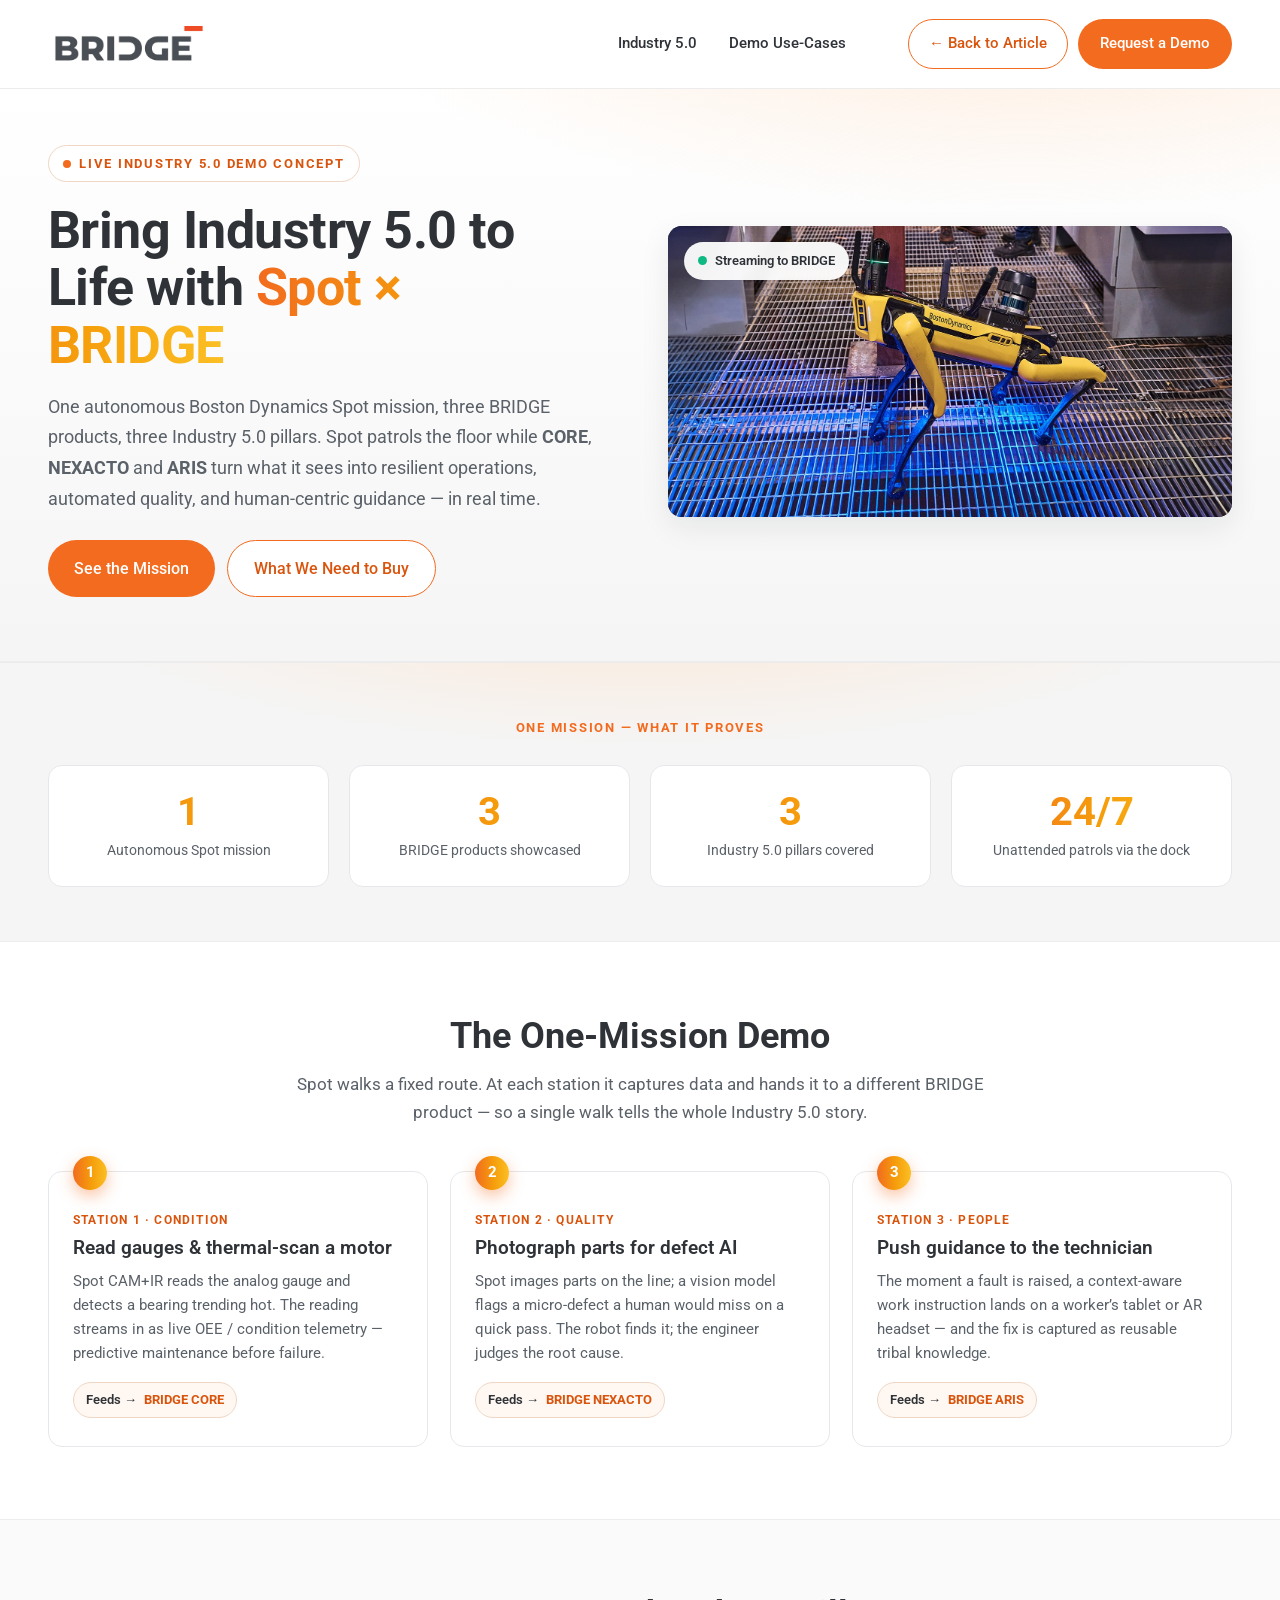
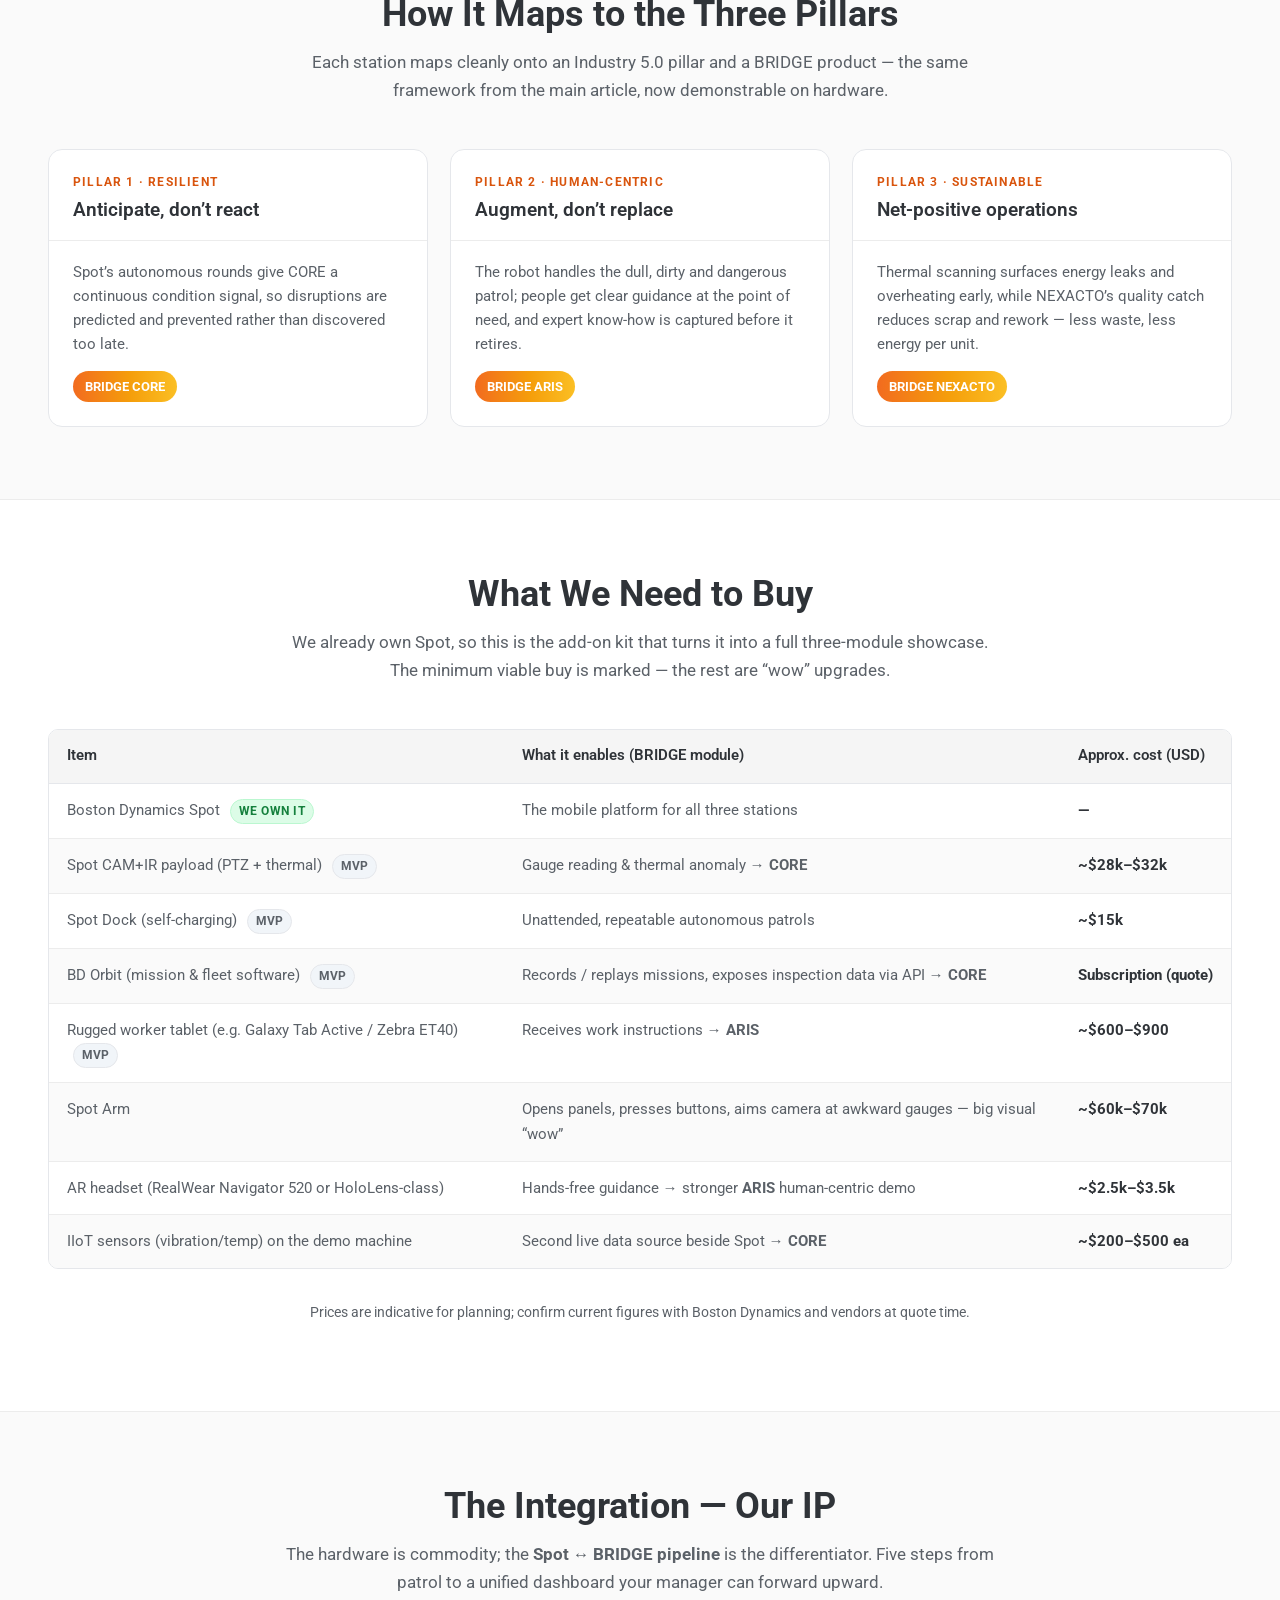
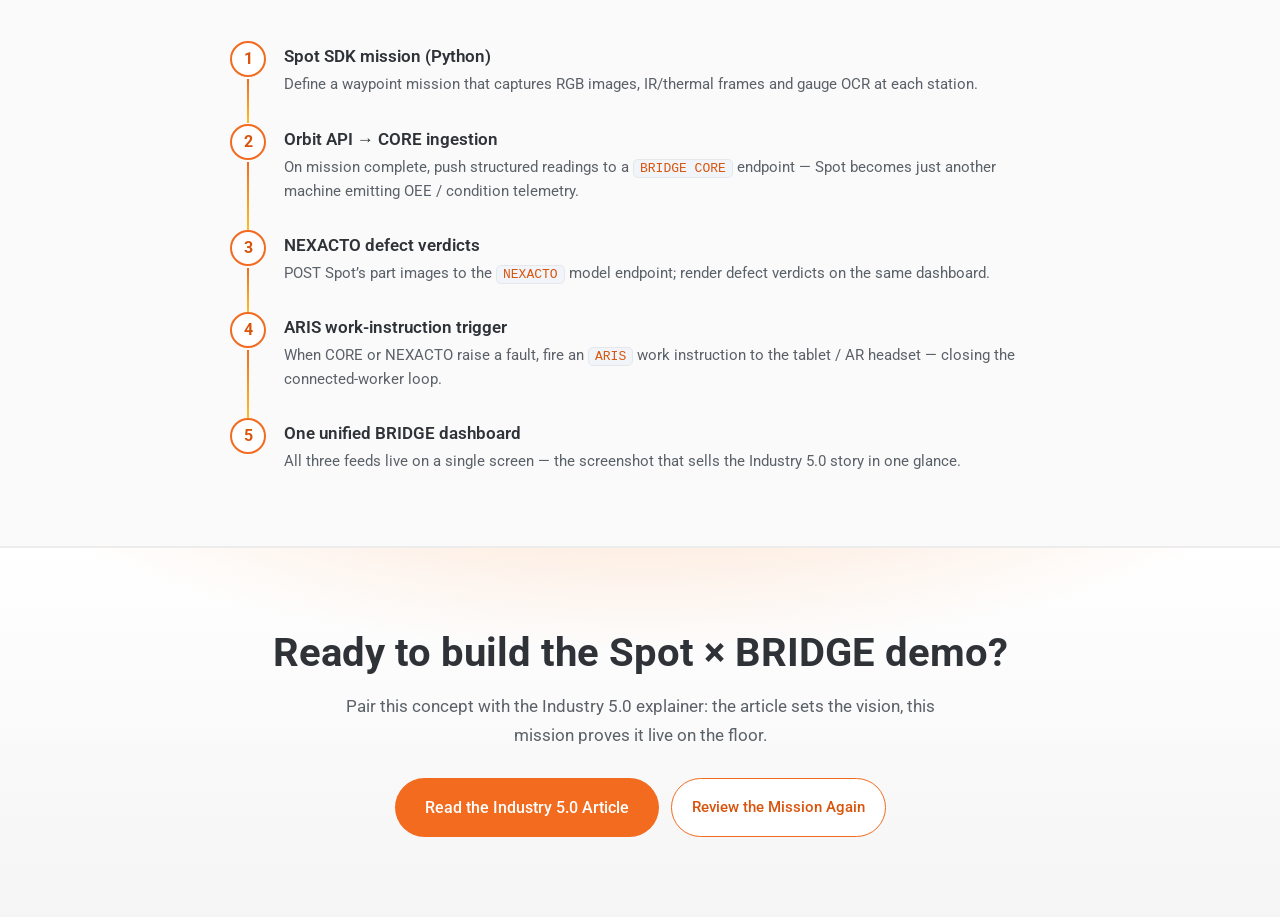
==== commit 15ff575a: "sef" ====
--- a/demo.html
+++ b/demo.html
@@ -65,68 +65,9 @@
         </div>
       </div>
 
-      <div class="hero-image">
-        <!-- Spot dog inline SVG (stylised) on a patrol scanning a machine -->
-        <svg class="spot-svg" viewBox="0 0 500 320" xmlns="http://www.w3.org/2000/svg" role="img" aria-label="Boston Dynamics Spot robot scanning a machine on patrol">
-          <defs>
-            <linearGradient id="spotBody" x1="0" y1="0" x2="0" y2="1">
-              <stop offset="0" stop-color="#fde047"/><stop offset="1" stop-color="#f59e0b"/>
-            </linearGradient>
-            <linearGradient id="mach" x1="0" y1="0" x2="0" y2="1">
-              <stop offset="0" stop-color="#f9fafb"/><stop offset="1" stop-color="#d1d5db"/>
-            </linearGradient>
-          </defs>
-
-          <!-- floor -->
-          <rect y="270" width="500" height="50" fill="#e5e7eb"/>
-          <line x1="0" y1="270" x2="500" y2="270" stroke="#cbd5e1" stroke-width="2"/>
-
-          <!-- machine being inspected -->
-          <rect x="360" y="120" width="110" height="150" fill="url(#mach)" stroke="#9ca3af"/>
-          <rect x="378" y="142" width="74" height="48" fill="#1f2937"/>
-          <rect x="384" y="148" width="62" height="36" fill="#3b82f6" opacity=".85"/>
-          <circle cx="395" cy="214" r="7" fill="#ef4444"/>
-          <circle cx="418" cy="214" r="7" fill="#10b981"/>
-          <!-- gauge -->
-          <circle cx="441" cy="214" r="12" fill="#fff" stroke="#9ca3af"/>
-          <line x1="441" y1="214" x2="448" y2="207" stroke="#ef4444" stroke-width="2"/>
-
-          <!-- scan beam from Spot to machine -->
-          <polygon class="scan-beam" points="250,120 360,150 360,210 250,150" fill="#F26B1F"/>
-
-          <!-- SPOT robot -->
-          <g>
-            <!-- body -->
-            <rect x="150" y="150" width="120" height="44" rx="14" fill="url(#spotBody)" stroke="#b45309"/>
-            <!-- sensor head/payload -->
-            <rect x="240" y="120" width="44" height="34" rx="6" fill="#374151"/>
-            <circle cx="262" cy="137" r="8" fill="#60a5fa"/>
-            <circle cx="262" cy="137" r="3" fill="#1e3a8a"/>
-            <!-- Spot CAM mast -->
-            <rect x="258" y="100" width="6" height="22" fill="#4b5563"/>
-            <rect x="250" y="92" width="22" height="10" rx="3" fill="#374151"/>
-            <!-- legs (front + back, animated) -->
-            <g class="spot-leg l1" fill="#b45309">
-              <rect x="160" y="190" width="9" height="46" rx="3"/>
-              <rect x="160" y="232" width="9" height="34" rx="3" transform="rotate(20 164 232)"/>
-            </g>
-            <g class="spot-leg l2" fill="#92400e">
-              <rect x="250" y="190" width="9" height="46" rx="3"/>
-              <rect x="250" y="232" width="9" height="34" rx="3" transform="rotate(-18 254 232)"/>
-            </g>
-            <rect x="178" y="190" width="9" height="60" rx="3" fill="#d97706"/>
-            <rect x="232" y="190" width="9" height="60" rx="3" fill="#d97706"/>
-            <!-- shadow -->
-            <ellipse cx="210" cy="270" rx="80" ry="7" fill="#000" opacity=".12"/>
-          </g>
-
-          <!-- floating data chip -->
-          <g>
-            <rect x="150" y="60" width="150" height="30" rx="15" fill="#fff" stroke="#e5e7eb"/>
-            <circle cx="168" cy="75" r="5" fill="#10b981"/>
-            <text x="182" y="79" font-family="Roboto, sans-serif" font-size="13" font-weight="600" fill="#2f3338">Streaming to BRIDGE</text>
-          </g>
-        </svg>
+      <div class="hero-image spot-photo">
+        <img src="assets/spot-bridge.jpg" alt="Boston Dynamics Spot robot on a grated factory walkway, fitted with a sensor payload" />
+        <span class="spot-chip"><span class="dot"></span> Streaming to BRIDGE</span>
       </div>
     </div>
   </div>
--- a/styles.css
+++ b/styles.css
@@ -1128,6 +1128,10 @@
   background: #fff7f1;
 }
 
+/* Base (mobile / narrow): no grid, TOC hidden — declared BEFORE the
+   media query so the desktop overrides below win. */
+.toc-wrap { display: none; }
+
 @media (min-width: 1100px) {
   .article-layout {
     display: grid;
@@ -1141,7 +1145,6 @@
   .article-layout .article-container { padding: 0; max-width: none; }
   .toc-wrap { display: block; }
 }
-.toc-wrap { display: none; }
 
 /* ---------- Back to top ---------- */
 .to-top {
@@ -1326,17 +1329,43 @@
   padding: 1px 6px; font-size: 13px; color: var(--accent-dark); font-family: ui-monospace, "SF Mono", Menlo, Consolas, monospace;
 }
 
-/* ---------- Spot illustration ---------- */
-.spot-figure { display: flex; justify-content: center; margin-top: 8px; }
-.spot-svg { width: 100%; max-width: 460px; height: auto; }
-.spot-svg .scan-beam { animation: scanBeam 2.6s ease-in-out infinite; transform-origin: 250px 120px; }
-@keyframes scanBeam { 0%,100% { opacity: .15; } 50% { opacity: .55; } }
-.spot-svg .spot-leg { animation: legStep 2.2s ease-in-out infinite; }
-.spot-svg .spot-leg.l2 { animation-delay: 1.1s; }
-@keyframes legStep { 0%,100% { transform: translateY(0); } 50% { transform: translateY(-3px); } }
-@media (prefers-reduced-motion: reduce) {
-  .spot-svg .scan-beam, .spot-svg .spot-leg { animation: none; }
-}
+/* ---------- Spot photo (demo hero) ---------- */
+.spot-photo {
+  position: relative;
+  border-radius: var(--radius-lg);
+  overflow: hidden;
+  box-shadow: var(--shadow);
+  background: #1a2332;
+}
+.spot-photo img {
+  display: block;
+  width: 100%;
+  height: 100%;
+  object-fit: cover;
+  aspect-ratio: 1500 / 773;
+}
+.spot-chip {
+  position: absolute;
+  top: 16px; left: 16px;
+  display: inline-flex;
+  align-items: center;
+  gap: 8px;
+  padding: 8px 14px;
+  background: rgba(255, 255, 255, .94);
+  backdrop-filter: blur(6px);
+  border-radius: var(--radius-pill);
+  font-size: 13px;
+  font-weight: 600;
+  color: var(--secondary);
+  box-shadow: var(--shadow-sm);
+}
+.spot-chip .dot {
+  width: 9px; height: 9px; border-radius: 50%;
+  background: #10b981;
+  box-shadow: 0 0 0 0 rgba(16, 185, 129, .5);
+  animation: pulseDot 1.8s ease-out infinite;
+}
+@media (prefers-reduced-motion: reduce) { .spot-chip .dot { animation: none; } }
 
 /* ---------- Demo CTA ---------- */
 .demo-cta {
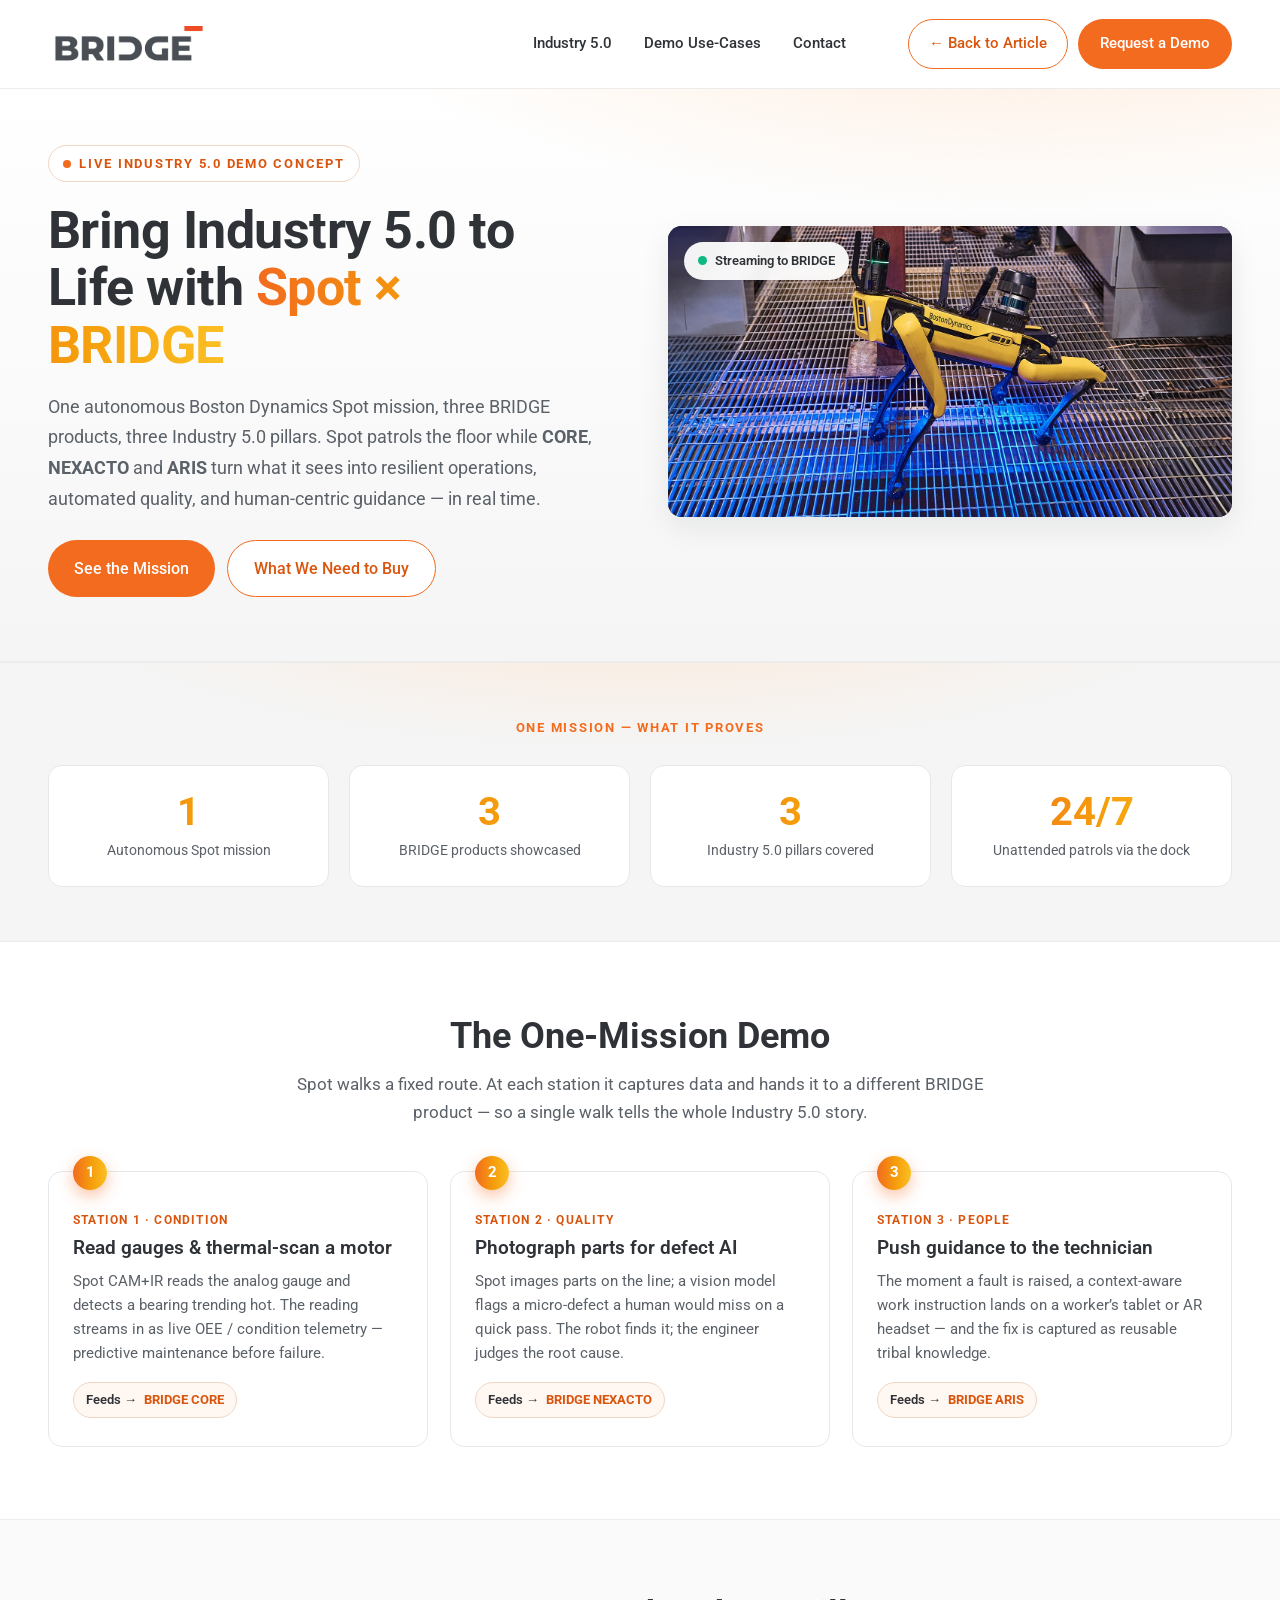
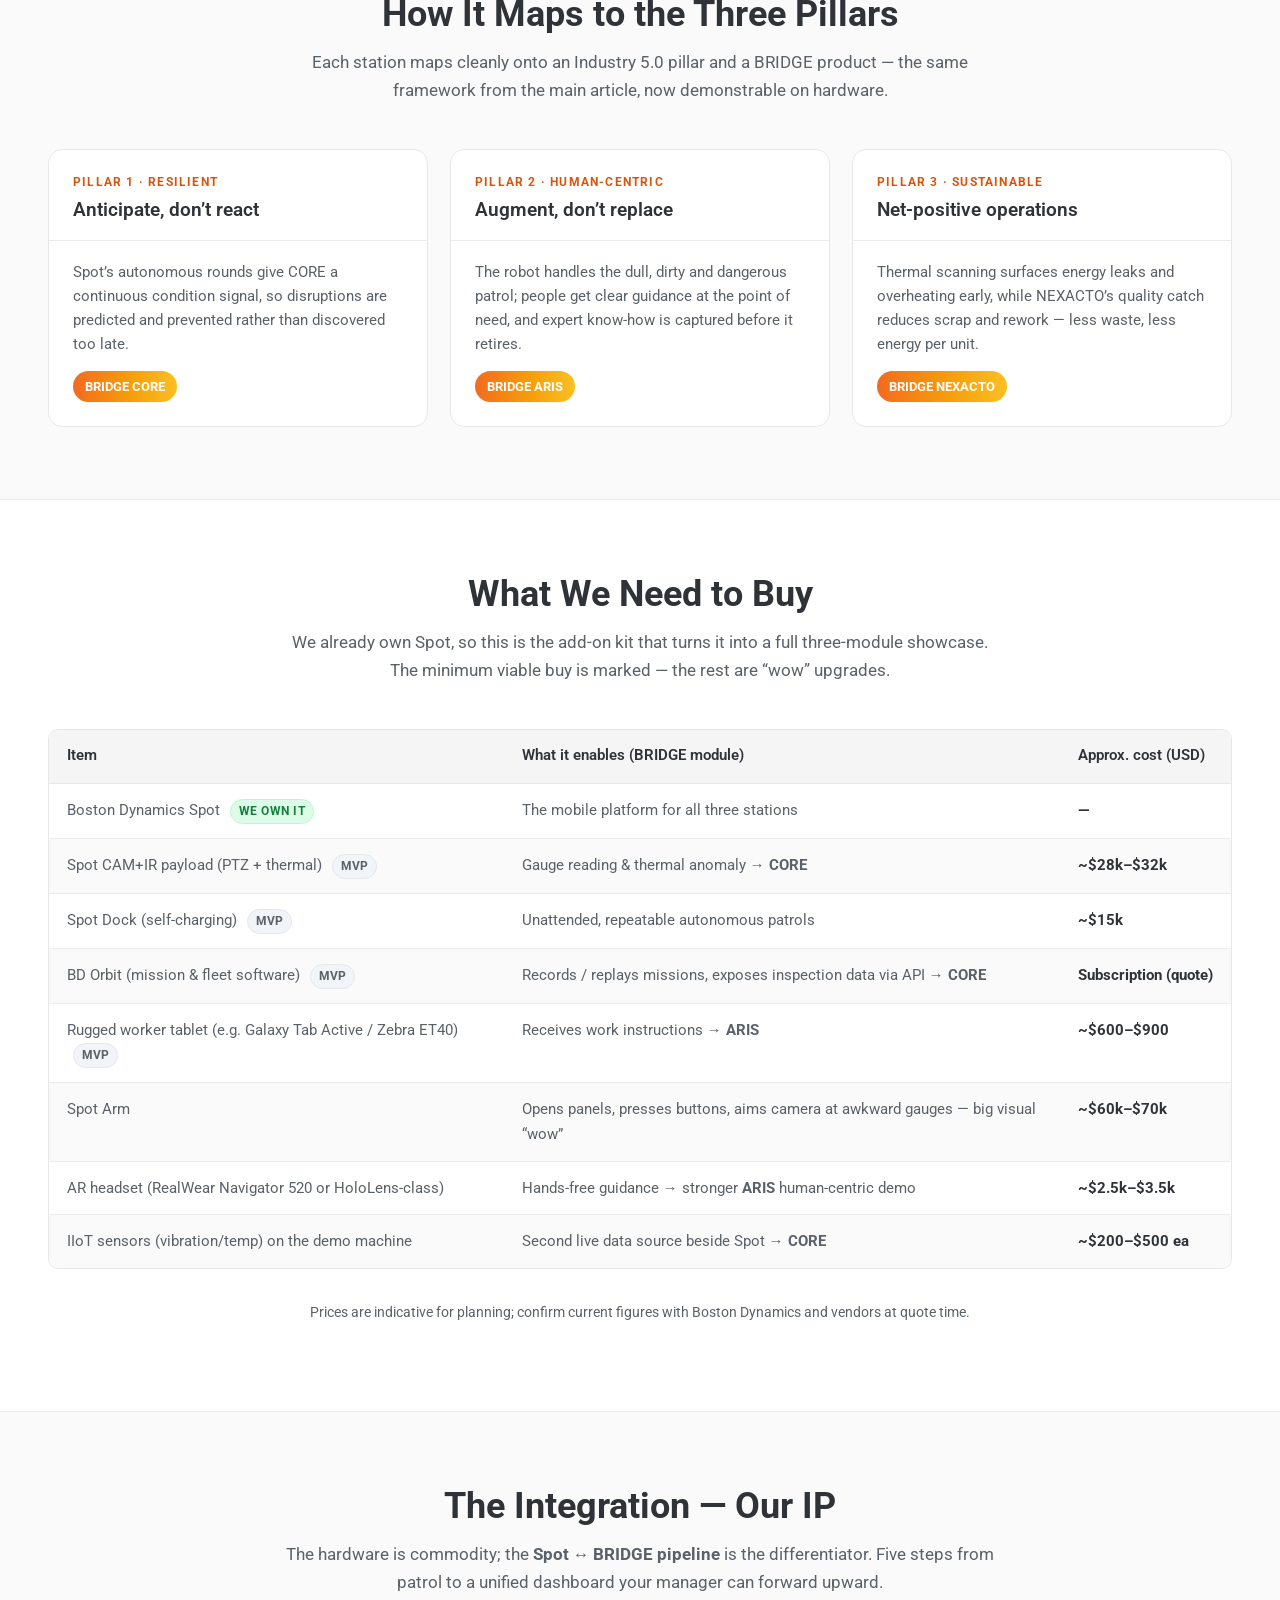
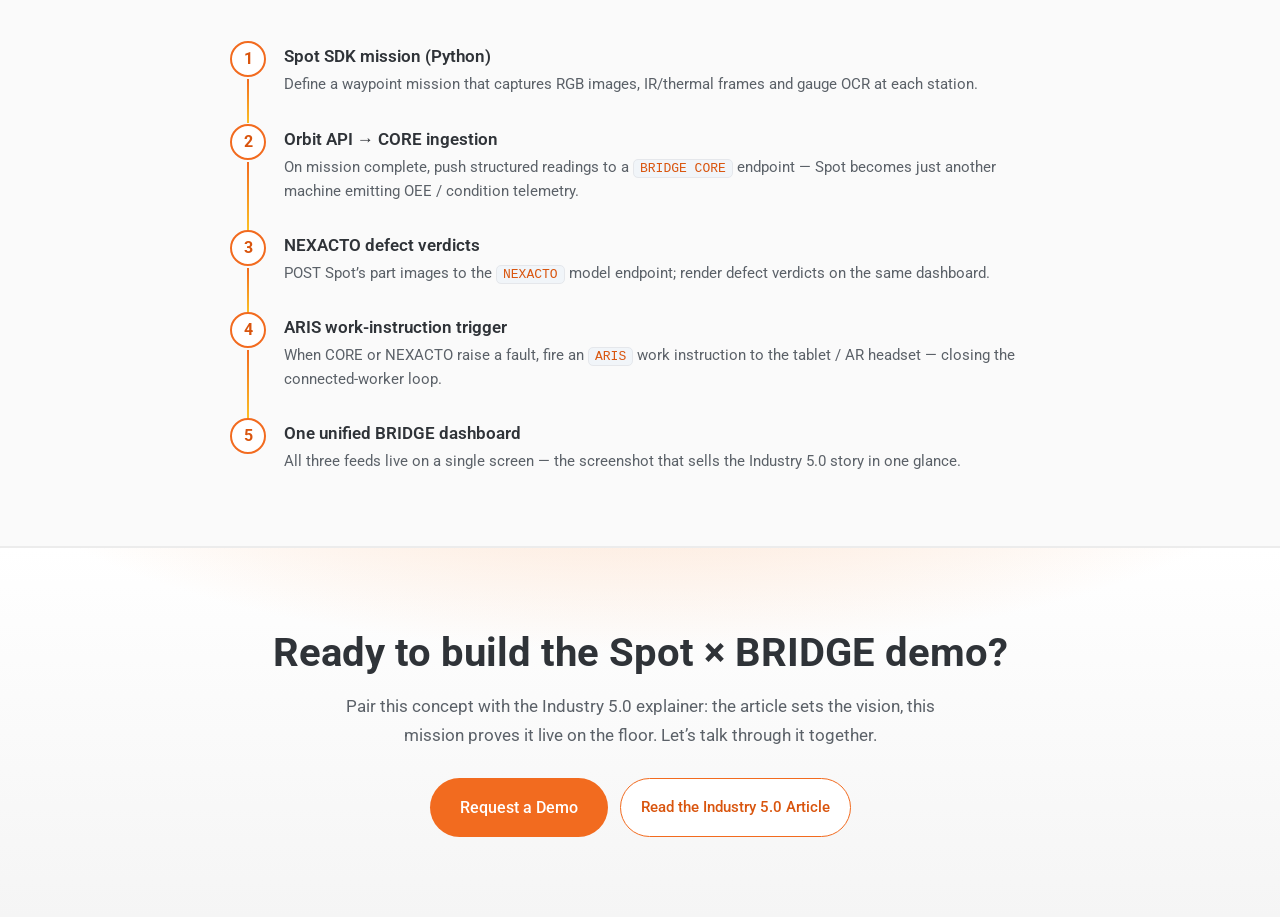
==== commit b752e0f5: "gyk" ====
--- a/demo.html
+++ b/demo.html
@@ -27,12 +27,13 @@
       <ul>
         <li><a class="nav-link" href="index.html">Industry 5.0</a></li>
         <li><a class="nav-link" href="demo.html">Demo Use-Cases</a></li>
+        <li><a class="nav-link" href="contact.html">Contact</a></li>
       </ul>
     </nav>
 
     <div class="header-cta">
       <a class="btn-secondary" href="index.html">&larr; Back to Article</a>
-      <a class="btn-primary" href="#contact">Request a Demo</a>
+      <a class="btn-primary" href="contact.html">Request a Demo</a>
     </div>
 
     <button class="hamburger" aria-label="Open menu" aria-expanded="false" id="hamburger">
@@ -45,8 +46,9 @@
     <ul>
       <li><a href="index.html">Industry 5.0</a></li>
       <li><a href="demo.html">Demo Use-Cases</a></li>
+      <li><a href="contact.html">Contact</a></li>
       <li><a class="btn-secondary block" href="index.html">&larr; Back to Article</a></li>
-      <li><a class="btn-primary block" href="#contact">Request a Demo</a></li>
+      <li><a class="btn-primary block" href="contact.html">Request a Demo</a></li>
     </ul>
   </div>
 </header>
@@ -285,13 +287,13 @@
 </section>
 
 <!-- ============================================================= CTA -->
-<section class="demo-cta" id="contact">
+<section class="demo-cta">
   <div class="container">
     <h2>Ready to build the Spot &times; BRIDGE demo?</h2>
-    <p>Pair this concept with the Industry&nbsp;5.0 explainer: the article sets the vision, this mission proves it live on the floor.</p>
+    <p>Pair this concept with the Industry&nbsp;5.0 explainer: the article sets the vision, this mission proves it live on the floor. Let&rsquo;s talk through it together.</p>
     <div class="actions">
-      <a class="btn-primary big" href="index.html">Read the Industry 5.0 Article</a>
-      <a class="btn-secondary" href="#mission">Review the Mission Again</a>
+      <a class="btn-primary big" href="contact.html">Request a Demo</a>
+      <a class="btn-secondary" href="index.html">Read the Industry 5.0 Article</a>
     </div>
   </div>
 </section>
--- a/styles.css
+++ b/styles.css
@@ -40,7 +40,9 @@
 
 * { box-sizing: border-box; }
 html, body { margin: 0; padding: 0; }
-html { scroll-behavior: smooth; }
+/* Note: native CSS smooth-scroll is intentionally NOT enabled here — its
+   duration scales with distance and feels slow on long pages. In-page jumps
+   are handled by a fixed-duration animation in script.js instead. */
 body {
   background: var(--bg);
   color: var(--text);
@@ -1383,3 +1385,93 @@
   .mission-flow, .map-grid { grid-template-columns: 1fr; }
   .demo-section { padding: 56px 0; }
 }
+
+/* ============================================================
+   CONTACT / REQUEST-A-DEMO PAGE  (contact.html)
+   ============================================================ */
+.contact-hero {
+  background:
+    radial-gradient(1000px 380px at 80% -30%, #fde4cf 0%, transparent 70%),
+    linear-gradient(180deg, #ffffff 0%, var(--bg-hero) 100%);
+  padding: 56px 0 0;
+  border-bottom: 1px solid var(--border-soft);
+}
+.contact-hero .container { max-width: 1080px; }
+.contact-grid {
+  display: grid;
+  grid-template-columns: 1fr 1.15fr;
+  gap: 48px;
+  align-items: start;
+  padding-bottom: 64px;
+}
+.contact-intro .demo-eyebrow { margin-bottom: 18px; }
+.contact-intro h1 {
+  font-size: clamp(30px, 4vw, 46px);
+  line-height: 1.1; font-weight: 700; color: var(--secondary);
+  margin: 0 0 16px; letter-spacing: -.01em;
+}
+.contact-intro .lead { font-size: 17px; color: var(--text); line-height: 1.7; margin: 0 0 28px; }
+.contact-points { list-style: none; margin: 0 0 28px; padding: 0; }
+.contact-points li {
+  display: flex; align-items: flex-start; gap: 12px;
+  font-size: 15px; color: var(--secondary); margin-bottom: 14px; line-height: 1.5;
+}
+.contact-points .ck {
+  flex: 0 0 24px; width: 24px; height: 24px; border-radius: 50%;
+  background: linear-gradient(135deg, #fff1e6, #ffe0c7); color: var(--accent-dark);
+  display: flex; align-items: center; justify-content: center; margin-top: 1px;
+}
+.contact-meta { font-size: 14.5px; color: var(--text); line-height: 1.7; }
+.contact-meta a { color: var(--accent-dark); font-weight: 600; }
+
+/* Form card */
+.contact-card {
+  background: #fff;
+  border: 1px solid var(--border);
+  border-radius: var(--radius-lg);
+  padding: 32px 30px;
+  box-shadow: var(--shadow);
+}
+.contact-card h2 { font-size: 22px; color: var(--secondary); margin: 0 0 6px; font-weight: 700; }
+.contact-card .sub { font-size: 14.5px; color: var(--text); margin: 0 0 22px; }
+.form-row { margin-bottom: 18px; }
+.form-row.two { display: grid; grid-template-columns: 1fr 1fr; gap: 16px; }
+.form-row label {
+  display: block; font-size: 13px; font-weight: 600; color: var(--secondary);
+  margin-bottom: 7px; letter-spacing: .01em;
+}
+.form-row label .req { color: var(--accent); }
+.contact-card input,
+.contact-card select,
+.contact-card textarea {
+  width: 100%;
+  font: inherit;
+  font-size: 15px;
+  color: var(--text-strong);
+  padding: 12px 14px;
+  border: 1.5px solid var(--border);
+  border-radius: var(--radius);
+  background: #fff;
+  transition: border-color .15s ease, box-shadow .15s ease;
+}
+.contact-card input:focus,
+.contact-card select:focus,
+.contact-card textarea:focus {
+  outline: none;
+  border-color: var(--accent);
+  box-shadow: 0 0 0 3px rgba(242, 107, 31, .14);
+}
+.contact-card textarea { resize: vertical; min-height: 120px; }
+.contact-card .btn-primary { width: 100%; padding: 14px; font-size: 16px; margin-top: 4px; }
+.form-note { font-size: 12.5px; color: var(--text); margin-top: 14px; text-align: center; }
+
+/* Status messages */
+.form-status { margin-top: 16px; padding: 14px 16px; border-radius: var(--radius); font-size: 14.5px; display: none; }
+.form-status.show { display: block; }
+.form-status.ok { background: #dcfce7; border: 1px solid #bbf7d0; color: #15803d; }
+.form-status.err { background: #fef2f2; border: 1px solid #fecaca; color: #b91c1c; }
+
+@media (max-width: 860px) {
+  .contact-grid { grid-template-columns: 1fr; gap: 36px; padding-bottom: 48px; }
+  .form-row.two { grid-template-columns: 1fr; }
+}
